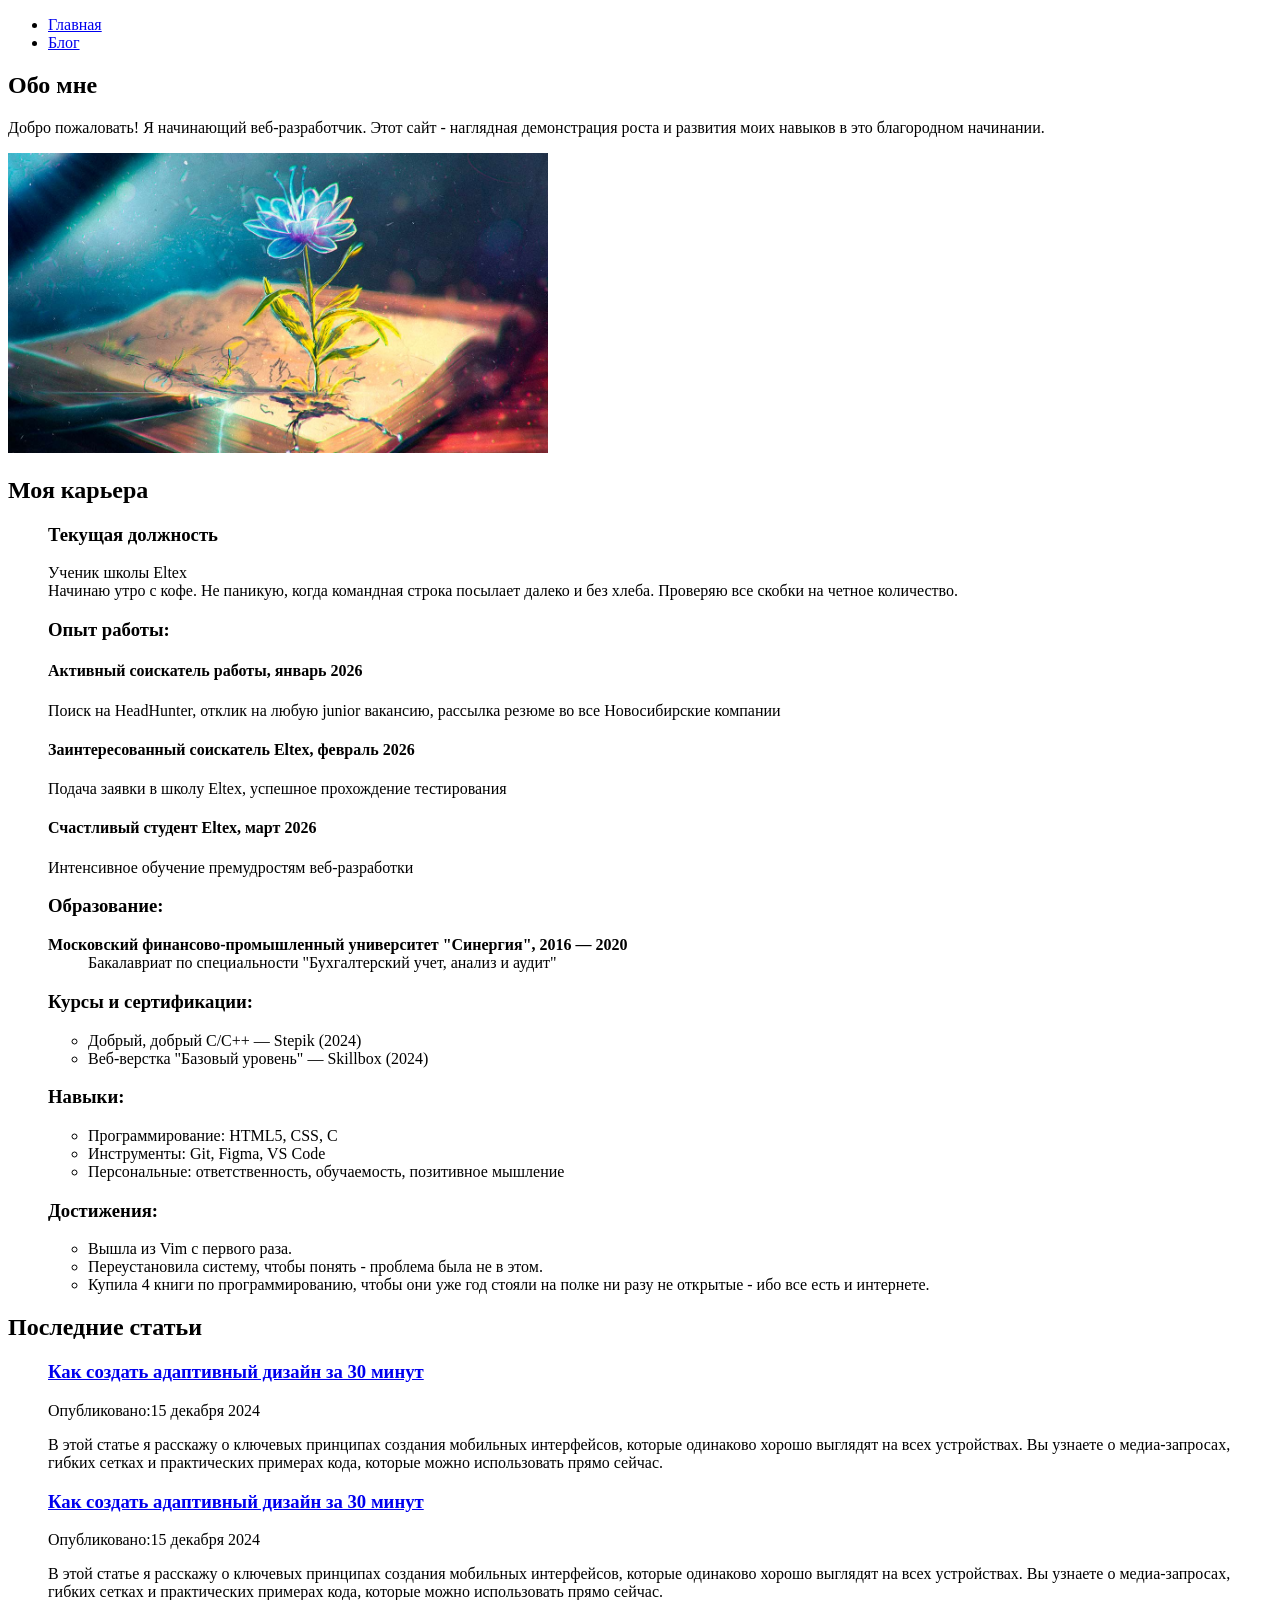
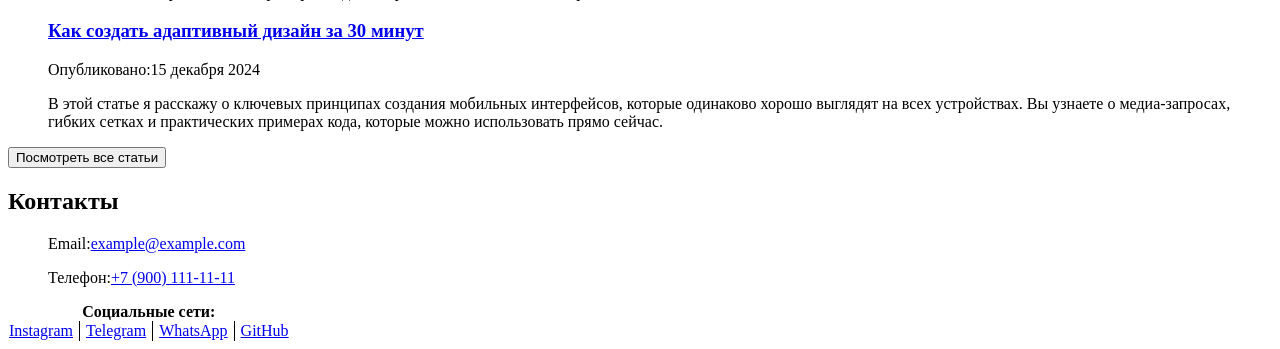
==== index.html @ b0875313 "[lesson2] дз 2" ====
<!DOCTYPE html>
<html lang="ru">
<head>
  <meta charset="UTF-8">
  <meta http-equiv="X-UA-Compatible" content="IE=edge">
  <meta name="viewport" content="width=device-width, initial-scale=1.0">
  <title>Главная страница</title>

</head>

<body>
    <header class="header">
      <div class="container">
        <nav class="header-nav">
          <ul class="header-list">
            <li class="header-list-item">
              <a href="./index.html" class="header-link" target="_blank">Главная</a>
            </li>
            <li class="header-list-item">
              <a href="./blog.html" class="header-link" target="_blank">Блог</a>
            </li>
          </ul>
        </nav>
      </div>
    </header>

    <main>
      <section class="hero">
        <div class="container">
          <h1 class="section-title">Обо мне</h1>
          <p class="hero-description">Добро пожаловать! Я начинающий веб-разработчик. Этот сайт - наглядная демонстрация роста и развития моих навыков в это благородном начинании.</p>
          <img class="hero-image" src="./img/shkola-iskusstv.jpg" alt="preview photo" width="540" height="300">
        </div>
      </section>

      <section class="career">
        <div class="container">
          <h2 class="section-title">Моя карьера</h2>
          <ul class="cereer-list" style="list-style-type: none">
            <li class="career-item">
              <h3 class="info-title">Текущая должность</h3>
              <p class="cereer-info-descr">Ученик школы Eltex
              <br>Начинаю утро с кофе. Не паникую, когда командная строка посылает далеко и без хлеба. Проверяю все скобки на четное количество. </p>
            </li>
            <li class="career-item">
              <h3 class="info-title">Опыт работы:</h3>
              <h4 class="description-title">Активный соискатель работы, январь 2026</h4>
              <p class="cereer-info-descr">Поиск на HeadHunter, отклик на любую junior вакансию, рассылка резюме во все Новосибирские компании</p>
              <h4 class="description-title">Заинтересованный соискатель Eltex, февраль 2026</h4>
              <p class="cereer-info-descr">Подача заявки в школу Eltex, успешное прохождение тестирования</p>
              <h4 class="description-title">Счастливый студент Eltex, март 2026</h4>
              <p class="cereer-info-descr">Интенсивное обучение премудростям веб-разработки</p>
            </li>
            <li class="career-item">
              <h3 class="info-title">Образование:</h3>
              <dl class="list-descrip">
                <dt class="list-descrip-term" style="font-weight: bold">Московский финансово-промышленный университет "Синергия", 2016 — 2020</dt>
                <dd class="list-descrip-specif">Бакалавриат по специальности "Бухгалтерский учет, анализ и аудит"
              </dl>
            </li>
            <li class="career-item">
              <h3 class="info-title">Курсы и сертификации:</h3>
              <ul class="list-descrip">
                <li class="list-descrip-item">Добрый, добрый C/C++ — Stepik (2024)</li>
                <li class="list-descrip-item">Веб-верстка "Базовый уровень" — Skillbox (2024)</li>
              </ul>
            </li>
            <li class="career-item">
              <h3 class="info-title">Навыки:</h3>
              <ul class="list-descrip">
                <li class="list-descrip-item">Программирование: HTML5, CSS, C</li>
                <li class="list-descrip-item">Инструменты: Git, Figma, VS Code</li>
                <li class="list-descrip-item">Персональные: ответственность, обучаемость, позитивное мышление</li>
              </ul>
            </li>
            <li class="career-item">
              <h3 class="info-title">Достижения:</h3>
              <ul class="list-descrip">
                <li class="list-descrip-item">Вышла из Vim с первого раза.</li>
                <li class="list-descrip-item">Переустановила систему, чтобы понять - проблема была не в этом.</li>
                <li class="list-descrip-item">Купила 4 книги по программированию, чтобы они уже год стояли на полке ни разу не открытые - ибо все есть и интернете.</li>
              </ul>
            </li>
          </ul>
        </div>
      </section>

      <section class="articles">
        <div class="container">
          <h2 class="section-title">Последние статьи</h2>
          <ul class="articles-list" style="list-style-type: none">
            <li class="articles-item">
              <article class="article-preview">
                <a href="#" class="article-preview-link">
                  <h3 class="article-title">Как создать адаптивный дизайн за 30 минут</h3>
                </a>
                <div class="article-preview-text">
                  <p class="article-preview-time">Опубликовано:<time datetime="2001-05-15 19:00" class="article-preview-time">15 декабря 2024</time></p>
                  <p class="article-preview-description">В этой статье я расскажу о ключевых принципах создания мобильных интерфейсов, которые одинаково хорошо выглядят на всех устройствах. Вы узнаете о медиа-запросах, гибких сетках и практических примерах кода, которые можно использовать прямо сейчас.</p>
                </div>
              </article>
            </li>
            <li class="articles-item">
              <article class="article-preview">
                <a href="#" class="article-preview-link">
                  <h3 class="article-title">Как создать адаптивный дизайн за 30 минут</h3>
                </a>
                <div class="article-preview-text">
                  <p class="article-preview-time">Опубликовано:<time datetime="2001-05-15 19:00" class="article-preview-time">15 декабря 2024</time></p>
                  <p class="article-preview-description">В этой статье я расскажу о ключевых принципах создания мобильных интерфейсов, которые одинаково хорошо выглядят на всех устройствах. Вы узнаете о медиа-запросах, гибких сетках и практических примерах кода, которые можно использовать прямо сейчас.</p>
                </div>
              </article>
            </li>
            <li class="articles-item">
              <article class="article-preview">
                <a href="#" class="article-preview-link">
                  <h3 class="article-title">Как создать адаптивный дизайн за 30 минут</h3>
                </a>
                <div class="article-preview-text">
                  <p class="article-preview-time">Опубликовано:<time datetime="2001-05-15 19:00" class="article-preview-time">15 декабря 2024</time></p>
                  <p class="article-preview-description">В этой статье я расскажу о ключевых принципах создания мобильных интерфейсов, которые одинаково хорошо выглядят на всех устройствах. Вы узнаете о медиа-запросах, гибких сетках и практических примерах кода, которые можно использовать прямо сейчас.</p>
                </div>
              </article>
            </li>
          </ul>
          <div class="article-btn">
            <button class="button" onclick="openLink()">Посмотреть все статьи</button>
            <script>
              let openLink = () => {
                window.open("./blog.html");
              }
            </script>
          </div>
        </div>
      </section>
    </main>

    <footer>
      <div class="container">
        <div class="contacts">
          <h2 class="section-title">Контакты</h2>
          <ul class="contacts-list" style="list-style-type: none">
            <li class="contact-item">
              <p class="contact-item-descr">Email:<a href="mailto:example@example.com" class="contact-item-link">example@example.com</a></p>
            </li>
            <li class="contact-item">
              <p class="contact-item-descr">Телефон:<a href="tel:+79001111111" class="contact-item-link">+7 (900) 111-11-11</a></p>
            </li>
          </ul>

          <style>
            table {
              border-collapse: collapse; /* Убирает двойные границы */
            }
            td:not(:last-child) {
              border-right: 1px solid black;
              padding-right: 6px;
            }
            td:not(:first-child) {
              padding-left: 6px;
            }
          </style>

          <table>
            <caption><strong>Социальные сети:</strong></caption>
            <tbody>
              <tr>
                <td><a href="#" class="social-link">Instagram</a></td>
                <td><a href="#" class="social-link">Telegram</a></td>
                <td><a href="#" class="social-link">WhatsApp</a></td>
                <td><a href="#" class="social-link">GitHub</a></td>
              </tr>
            </tbody>
          </table>
        </div>
      </div>
    </footer>
</body>
</html>
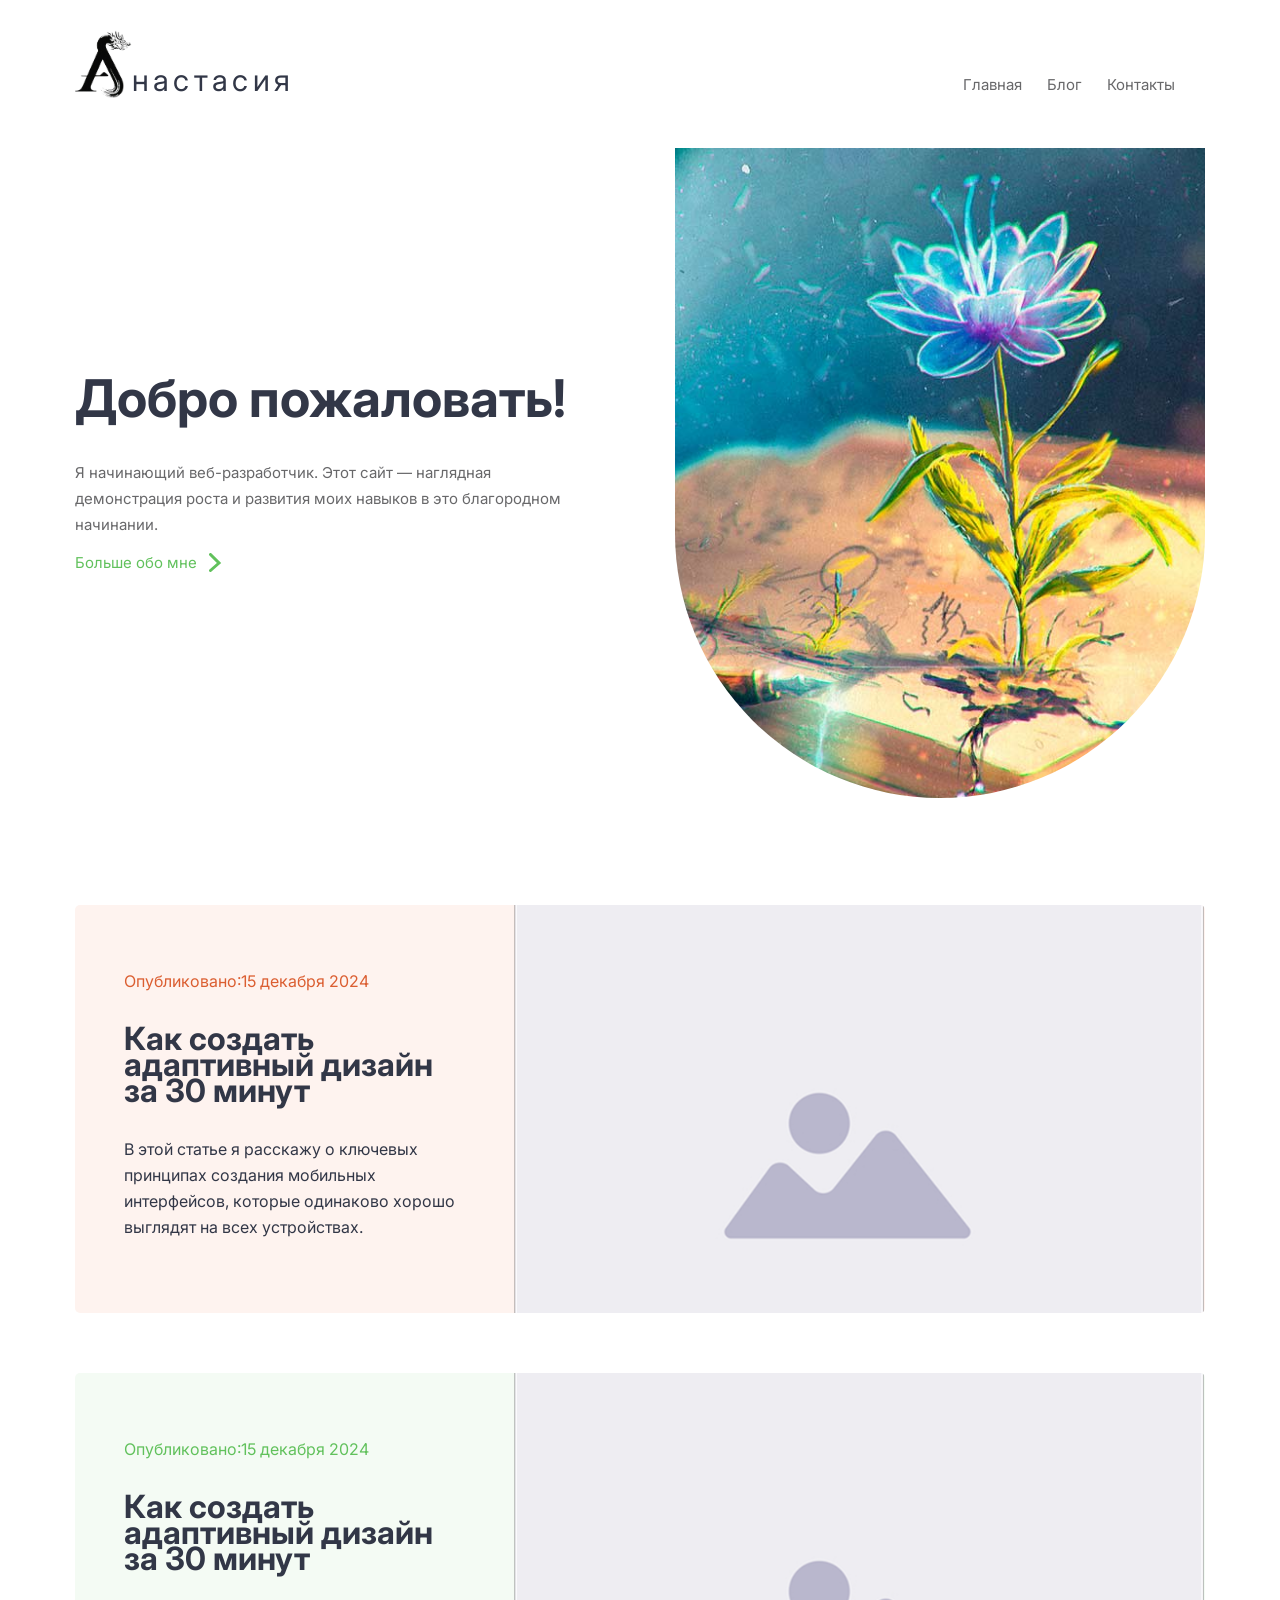
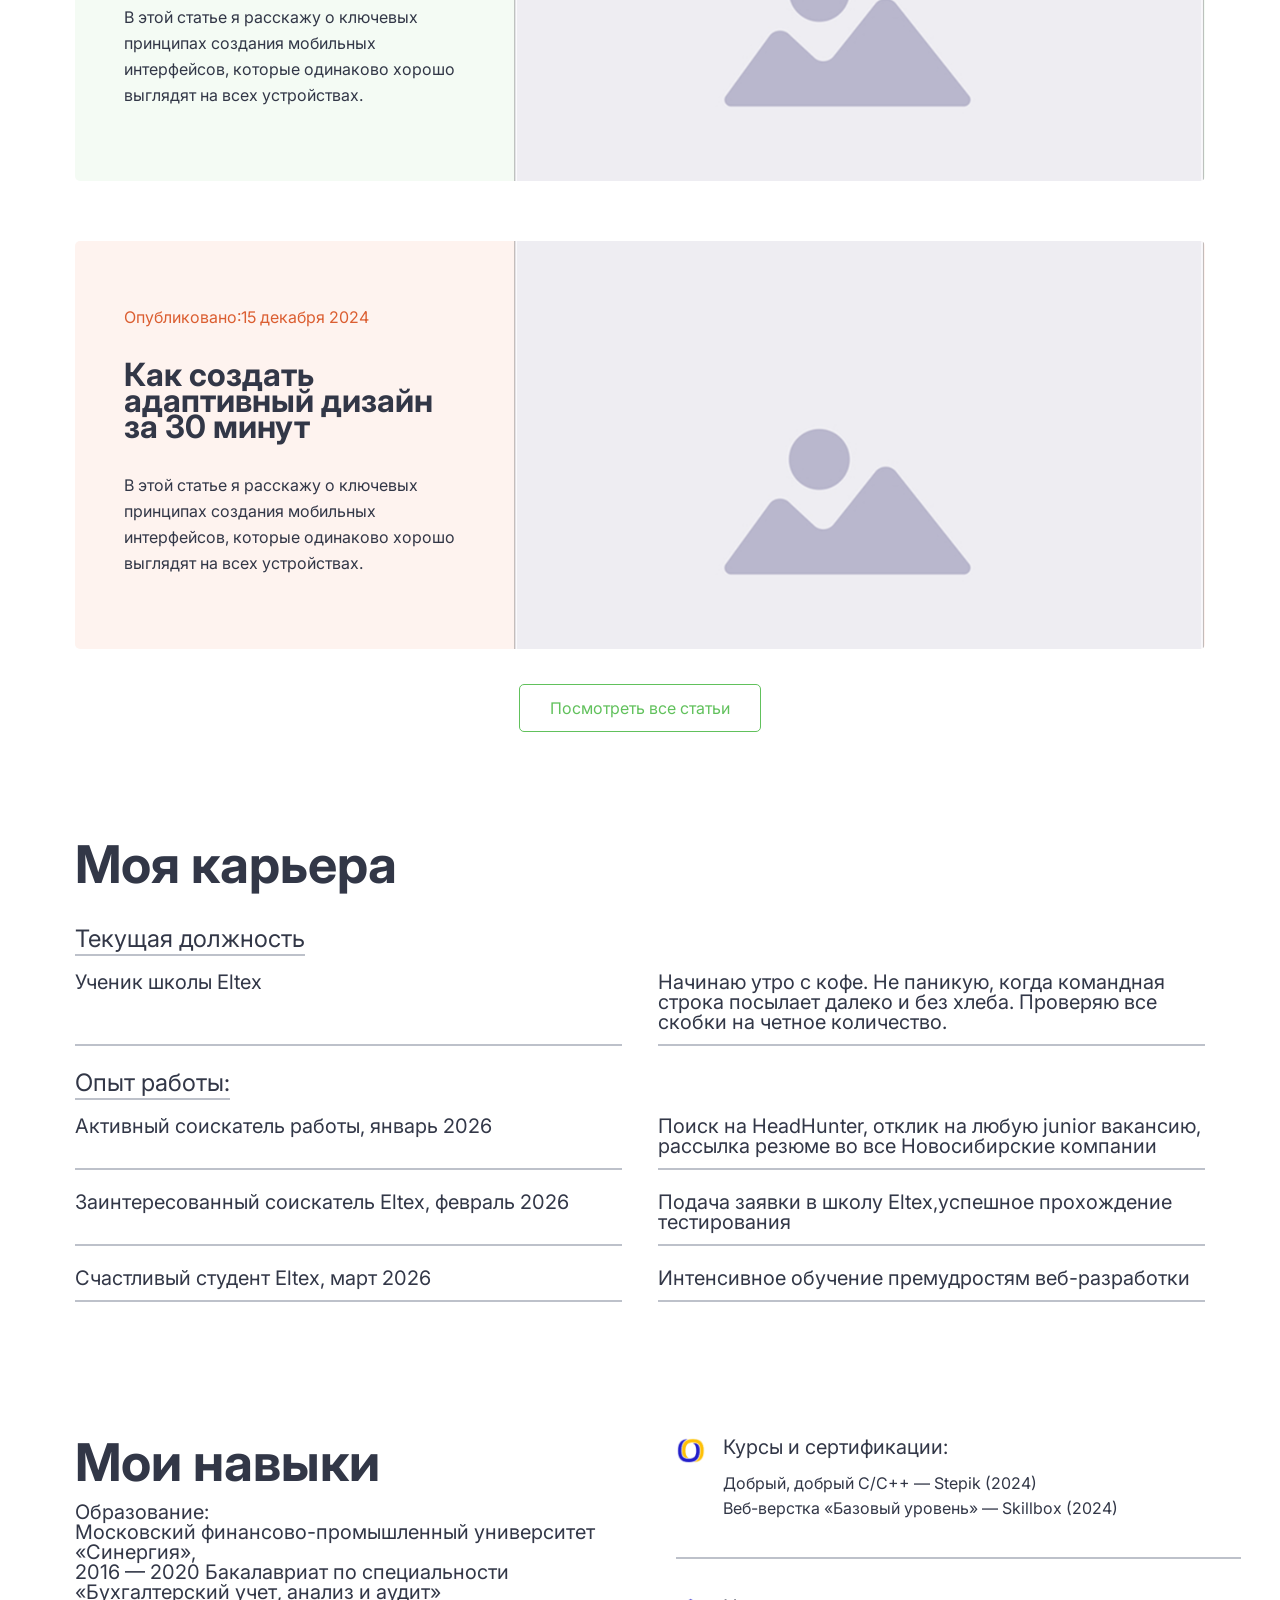
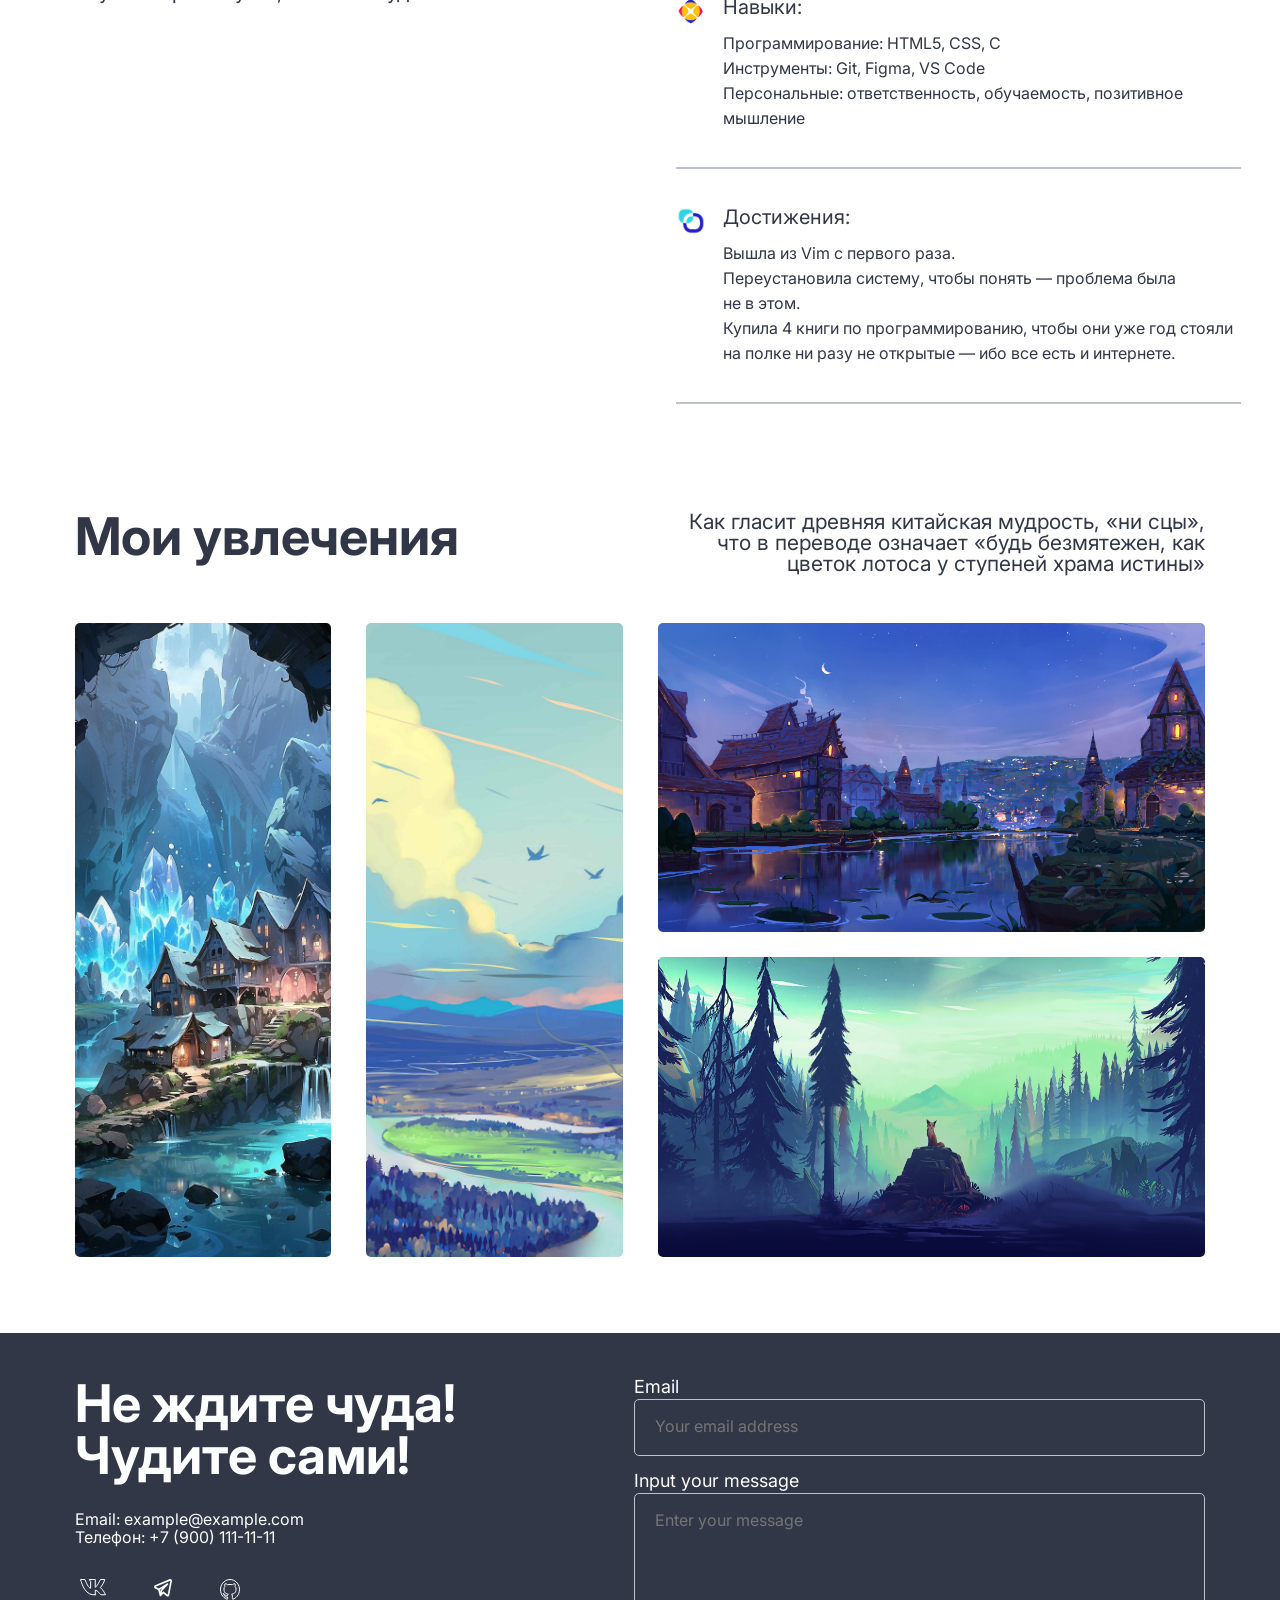
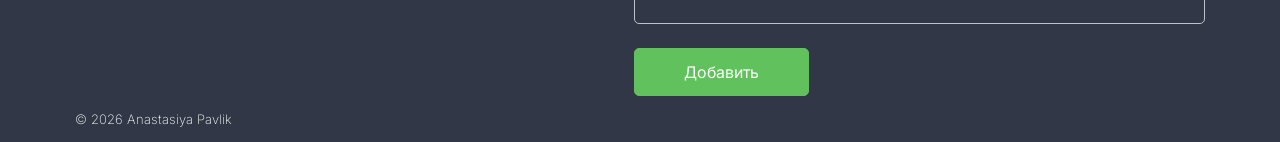
==== commit 96e610b0: "[lesson_3_4] Сделана страница index" ====
--- a/index.html
+++ b/index.html
@@ -1,168 +1,336 @@
-<!DOCTYPE html>
+<!doctype html>
 <html lang="ru">
+
 <head>
-  <meta charset="UTF-8">
-  <meta http-equiv="X-UA-Compatible" content="IE=edge">
-  <meta name="viewport" content="width=device-width, initial-scale=1.0">
-  <title>Главная страница</title>
-
+  <meta charset="UTF-8" />
+  <meta http-equiv="X-UA-Compatible" content="IE=edge" />
+  <meta name="viewport" content="width=device-width, initial-scale=1.0" />
+  <title>Главная</title>
+  <link rel="icon" href="./img/favicon.png" type="image/x-icon" />
+  <link rel="stylesheet" href="./css/normalize.css" />
+  <link rel="stylesheet" href="./css/fonts.css" />
+  <link rel="stylesheet" href="./css/style.css" />
 </head>
 
-<body>
-    <header class="header">
-      <div class="container">
-        <nav class="header-nav">
-          <ul class="header-list">
-            <li class="header-list-item">
-              <a href="./index.html" class="header-link" target="_blank">Главная</a>
-            </li>
-            <li class="header-list-item">
-              <a href="./blog.html" class="header-link" target="_blank">Блог</a>
-            </li>
-          </ul>
-        </nav>
+<body class="page">
+  <header class="header">
+    <div class="header-container">
+      <div class="logo">
+        <img class="logo-img" src="./img/logo-a.png" alt="logo-anime-coffee" />
+        <p class="logo-text">настасия</p>
       </div>
-    </header>
-
-    <main>
+      <nav class="header-nav">
+        <ul class="list-reset header-list">
+          <li class="header-list-item">
+            <a href="./index.html" class="nav-link">Главная</a>
+          </li>
+          <li class="header-list-item">
+            <a href="./blog.html" class="nav-link">Блог</a>
+          </li>
+          <li class="header-list-item">
+            <a href="#footer" class="nav-link">Контакты</a>
+          </li>
+        </ul>
+      </nav>
+    </div>
+  </header>
+
+  <main>
+    <div class="container main-container flex">
       <section class="hero">
-        <div class="container">
-          <h1 class="section-title">Обо мне</h1>
-          <p class="hero-description">Добро пожаловать! Я начинающий веб-разработчик. Этот сайт - наглядная демонстрация роста и развития моих навыков в это благородном начинании.</p>
-          <img class="hero-image" src="./img/shkola-iskusstv.jpg" alt="preview photo" width="540" height="300">
+        <div class="hero-left">
+          <h1 class="section-title">Добро пожаловать!</h1>
+          <p class="section-title visually-hidden">Добро пожаловать!</p>
+          <p class="hero-description">
+            Я&nbsp;начинающий веб-разработчик. Этот сайт&nbsp;&mdash;
+            наглядная демонстрация роста и&nbsp;развития моих навыков
+            в&nbsp;это благородном начинании.
+          </p>
+          <a class="hero-link" href="#">
+            <span class="hero-link-text nav-link">Больше обо мне</span>
+            <svg width="13" height="19" viewBox="0 0 13 19" fill="none" xmlns="http://www.w3.org/2000/svg">
+              <path d="M1.5 1.5L10 10L1.5 17.5" stroke="#61C15C" stroke-width="3" stroke-linecap="round" />
+            </svg>
+          </a>
+        </div>
+        <div class="hero-right">
+          <!-- <img class="hero-image" src="./img/shkola-iskusstv.jpg" alt="preview photo"> -->
         </div>
       </section>
 
       <section class="career">
-        <div class="container">
+        <div class="career-section">
           <h2 class="section-title">Моя карьера</h2>
-          <ul class="cereer-list" style="list-style-type: none">
-            <li class="career-item">
-              <h3 class="info-title">Текущая должность</h3>
-              <p class="cereer-info-descr">Ученик школы Eltex
-              <br>Начинаю утро с кофе. Не паникую, когда командная строка посылает далеко и без хлеба. Проверяю все скобки на четное количество. </p>
-            </li>
-            <li class="career-item">
-              <h3 class="info-title">Опыт работы:</h3>
-              <h4 class="description-title">Активный соискатель работы, январь 2026</h4>
-              <p class="cereer-info-descr">Поиск на HeadHunter, отклик на любую junior вакансию, рассылка резюме во все Новосибирские компании</p>
-              <h4 class="description-title">Заинтересованный соискатель Eltex, февраль 2026</h4>
-              <p class="cereer-info-descr">Подача заявки в школу Eltex, успешное прохождение тестирования</p>
-              <h4 class="description-title">Счастливый студент Eltex, март 2026</h4>
-              <p class="cereer-info-descr">Интенсивное обучение премудростям веб-разработки</p>
-            </li>
-            <li class="career-item">
-              <h3 class="info-title">Образование:</h3>
-              <dl class="list-descrip">
-                <dt class="list-descrip-term" style="font-weight: bold">Московский финансово-промышленный университет "Синергия", 2016 — 2020</dt>
-                <dd class="list-descrip-specif">Бакалавриат по специальности "Бухгалтерский учет, анализ и аудит"
-              </dl>
-            </li>
-            <li class="career-item">
-              <h3 class="info-title">Курсы и сертификации:</h3>
-              <ul class="list-descrip">
-                <li class="list-descrip-item">Добрый, добрый C/C++ — Stepik (2024)</li>
-                <li class="list-descrip-item">Веб-верстка "Базовый уровень" — Skillbox (2024)</li>
-              </ul>
-            </li>
-            <li class="career-item">
-              <h3 class="info-title">Навыки:</h3>
-              <ul class="list-descrip">
-                <li class="list-descrip-item">Программирование: HTML5, CSS, C</li>
-                <li class="list-descrip-item">Инструменты: Git, Figma, VS Code</li>
-                <li class="list-descrip-item">Персональные: ответственность, обучаемость, позитивное мышление</li>
-              </ul>
-            </li>
-            <li class="career-item">
-              <h3 class="info-title">Достижения:</h3>
-              <ul class="list-descrip">
-                <li class="list-descrip-item">Вышла из Vim с первого раза.</li>
-                <li class="list-descrip-item">Переустановила систему, чтобы понять - проблема была не в этом.</li>
-                <li class="list-descrip-item">Купила 4 книги по программированию, чтобы они уже год стояли на полке ни разу не открытые - ибо все есть и интернете.</li>
-              </ul>
-            </li>
-          </ul>
-        </div>
+          <h3 class="info-title">Текущая должность</h3>
+          <div class="career-box">
+            <h4 class="description-title text-decor">Ученик школы Eltex</h4>
+            <p class="cereer-info-descr text-decor">
+              Начинаю утро с&nbsp;кофе. Не&nbsp;паникую, когда командная
+              строка посылает далеко и&nbsp;без хлеба. Проверяю все скобки
+              на&nbsp;четное количество.
+            </p>
+          </div>
+          <h3 class="info-title">Опыт работы:</h3>
+          <div class="career-box">
+            <h4 class="description-title text-decor">
+              Активный соискатель работы, январь 2026
+            </h4>
+            <p class="cereer-info-descr text-decor">
+              Поиск на&nbsp;HeadHunter, отклик на&nbsp;любую junior вакансию,
+              рассылка резюме во&nbsp;все Новосибирские компании
+            </p>
+            <h4 class="description-title text-decor">
+              Заинтересованный соискатель Eltex, февраль 2026
+            </h4>
+            <p class="cereer-info-descr text-decor">
+              Подача заявки в&nbsp;школу Eltex,успешное прохождение
+              тестирования
+            </p>
+            <h4 class="description-title text-decor">
+              Счастливый студент Eltex, март 2026
+            </h4>
+            <p class="cereer-info-descr text-decor">
+              Интенсивное обучение премудростям веб-разработки
+            </p>
+          </div>
+        </div>
+      </section>
+
+      <section class="skills flex">
+        <div class="flex-item skills-wrap">
+          <h2 class="section-title skills-title-main">Мои навыки</h2>
+          <p class="skills-text">
+            Образование:
+            <span class="text-d">Московский финансово-промышленный университет
+              &laquo;Синергия&raquo;,</span><span class="text-d">2016&nbsp;&mdash; 2020</span>
+            <span class="text-d">Бакалавриат по специальности</span>
+            <span class="text-d">&laquo;Бухгалтерский учет, анализ и&nbsp;аудит&raquo;</span>
+          </p>
+        </div>
+        <ul class="flex-item list-reset skills-list flex">
+          <li class="skills-item skills-item1">
+            <article class="flex-wrap flex-wrap-1">
+              <div class="wrap-r">
+                <h3 class="skills-title">Курсы и сертификации:</h3>
+                <ul class="list-descrip list-reset">
+                  <li class="list-descrip-item">
+                    Добрый, добрый C/C++&nbsp;&mdash; Stepik (2024)
+                  </li>
+                  <li class="list-descrip-item">
+                    Веб-верстка &laquo;Базовый уровень&raquo;&nbsp;&mdash;
+                    Skillbox (2024)
+                  </li>
+                </ul>
+              </div>
+            </article>
+          </li>
+          <li class="skills-item skills-item2">
+            <div class="flex-wrap flex-wrap-2">
+              <div class="wrap-r">
+                <h3 class="skills-title">Навыки:</h3>
+                <ul class="list-descrip list-reset">
+                  <li class="list-descrip-item">
+                    Программирование: HTML5, CSS, C
+                  </li>
+                  <li class="list-descrip-item">
+                    Инструменты: Git, Figma, VS&nbsp;Code
+                  </li>
+                  <li class="list-descrip-item">
+                    Персональные: ответственность, обучаемость, позитивное
+                    мышление
+                  </li>
+                </ul>
+              </div>
+            </div>
+          </li>
+          <li class="skills-item skills-item3">
+            <div class="flex-wrap flex-wrap-3">
+              <div class="wrap-r">
+                <h3 class="skills-title">Достижения:</h3>
+                <ul class="list-descrip list-reset">
+                  <li class="list-descrip-item">
+                    Вышла из&nbsp;Vim с&nbsp;первого раза.
+                  </li>
+                  <li class="list-descrip-item">
+                    Переустановила систему, чтобы понять&nbsp;&mdash; проблема
+                    была не&nbsp;в&nbsp;этом.
+                  </li>
+                  <li class="list-descrip-item">
+                    Купила 4&nbsp;книги по&nbsp;программированию, чтобы они
+                    уже год стояли на&nbsp;полке ни&nbsp;разу
+                    не&nbsp;открытые&nbsp;&mdash; ибо все есть
+                    и&nbsp;интернете.
+                  </li>
+                </ul>
+              </div>
+            </div>
+          </li>
+        </ul>
       </section>
 
       <section class="articles">
-        <div class="container">
-          <h2 class="section-title">Последние статьи</h2>
-          <ul class="articles-list" style="list-style-type: none">
+        <div class="article-section flex">
+          <h2 class="section-title visually-hidden">Последние статьи</h2>
+          <ul class="list-reset articles-list flex">
             <li class="articles-item">
-              <article class="article-preview">
-                <a href="#" class="article-preview-link">
-                  <h3 class="article-title">Как создать адаптивный дизайн за 30 минут</h3>
-                </a>
-                <div class="article-preview-text">
-                  <p class="article-preview-time">Опубликовано:<time datetime="2001-05-15 19:00" class="article-preview-time">15 декабря 2024</time></p>
-                  <p class="article-preview-description">В этой статье я расскажу о ключевых принципах создания мобильных интерфейсов, которые одинаково хорошо выглядят на всех устройствах. Вы узнаете о медиа-запросах, гибких сетках и практических примерах кода, которые можно использовать прямо сейчас.</p>
+              <article class="article-preview flex">
+                <div class="article-preview-text flex">
+                  <a href="#" class="article-preview-link">
+                    <h3 class="article-title">
+                      Как создать адаптивный дизайн за&nbsp;30&nbsp;минут
+                    </h3>
+                  </a>
+                  <p class="article-preview-time">
+                    Опубликовано:<time datetime="2024-12-15 19:00">15&nbsp;декабря 2024</time>
+                  </p>
+                  <p class="article-preview-description">
+                    В&nbsp;этой статье я&nbsp;расскажу о&nbsp;ключевых
+                    принципах создания мобильных интерфейсов, которые
+                    одинаково хорошо выглядят на&nbsp;всех устройствах.
+                  </p>
                 </div>
+                <img class="article-img" src="./img/articles.png" alt="article-preview" />
               </article>
             </li>
             <li class="articles-item">
-              <article class="article-preview">
-                <a href="#" class="article-preview-link">
-                  <h3 class="article-title">Как создать адаптивный дизайн за 30 минут</h3>
-                </a>
-                <div class="article-preview-text">
-                  <p class="article-preview-time">Опубликовано:<time datetime="2001-05-15 19:00" class="article-preview-time">15 декабря 2024</time></p>
-                  <p class="article-preview-description">В этой статье я расскажу о ключевых принципах создания мобильных интерфейсов, которые одинаково хорошо выглядят на всех устройствах. Вы узнаете о медиа-запросах, гибких сетках и практических примерах кода, которые можно использовать прямо сейчас.</p>
+              <article class="article-preview flex">
+                <div class="article-preview-text flex">
+                  <a href="#" class="article-preview-link">
+                    <h3 class="article-title">
+                      Как создать адаптивный дизайн за&nbsp;30&nbsp;минут
+                    </h3>
+                  </a>
+                  <p class="article-preview-time">
+                    Опубликовано:<time datetime="2024-12-15 19:00">15&nbsp;декабря 2024</time>
+                  </p>
+                  <p class="article-preview-description">
+                    В&nbsp;этой статье я&nbsp;расскажу о&nbsp;ключевых
+                    принципах создания мобильных интерфейсов, которые
+                    одинаково хорошо выглядят на&nbsp;всех устройствах.
+                  </p>
                 </div>
+                <img class="article-img" src="./img/articles.png" alt="article-preview" />
               </article>
             </li>
             <li class="articles-item">
-              <article class="article-preview">
-                <a href="#" class="article-preview-link">
-                  <h3 class="article-title">Как создать адаптивный дизайн за 30 минут</h3>
-                </a>
-                <div class="article-preview-text">
-                  <p class="article-preview-time">Опубликовано:<time datetime="2001-05-15 19:00" class="article-preview-time">15 декабря 2024</time></p>
-                  <p class="article-preview-description">В этой статье я расскажу о ключевых принципах создания мобильных интерфейсов, которые одинаково хорошо выглядят на всех устройствах. Вы узнаете о медиа-запросах, гибких сетках и практических примерах кода, которые можно использовать прямо сейчас.</p>
+              <article class="article-preview flex">
+                <div class="article-preview-text flex">
+                  <a href="#" class="article-preview-link">
+                    <h3 class="article-title">
+                      Как создать адаптивный дизайн за&nbsp;30&nbsp;минут
+                    </h3>
+                  </a>
+                  <p class="article-preview-time">
+                    Опубликовано:<time datetime="2024-12-15 19:00">15&nbsp;декабря 2024</time>
+                  </p>
+                  <p class="article-preview-description">
+                    В&nbsp;этой статье я&nbsp;расскажу о&nbsp;ключевых
+                    принципах создания мобильных интерфейсов, которые
+                    одинаково хорошо выглядят на&nbsp;всех устройствах.
+                  </p>
                 </div>
+                <img class="article-img" src="./img/articles.png" alt="article-preview" />
               </article>
             </li>
           </ul>
           <div class="article-btn">
-            <button class="button" onclick="openLink()">Посмотреть все статьи</button>
+            <button class="btn-reset button" onclick="openLink()">
+              Посмотреть все статьи
+            </button>
             <script>
               let openLink = () => {
                 window.open("./blog.html");
-              }
+              };
             </script>
           </div>
         </div>
       </section>
-    </main>
-
-    <footer>
-      <div class="container">
-        <div class="contacts">
-          <h2 class="section-title">Контакты</h2>
-          <ul class="contacts-list" style="list-style-type: none">
+
+      <section class="hobby">
+        <h2 class="section-title hobby-title">Мои увлечения</h2>
+        <p class="hobby-description">
+          Как гласит древняя китайская мудрость, &laquo;ни&nbsp;сцы&raquo;,
+          что в&nbsp;переводе означает &laquo;будь безмятежен, как цветок
+          лотоса у&nbsp;ступеней храма истины&raquo;
+        </p>
+
+        <div class="hobby-img grid-frame1 flex">
+          <!-- <img src="./img/hobby1.jpg" alt="hobby1"> -->
+          <article class="hobby-article">
+            <blockquote class="quote">
+              <p class="quote-title">
+                Вернуться к&nbsp;древнейшим истокам, откуда
+              </p>
+              <p class="quote-text">
+                <span class="text-q">Мы&nbsp;жизнь начинали и&nbsp;верили в&nbsp;чудо<br /></span>
+                <span class="text-q">За&nbsp;камнем, сиявшим вечерней звездой,<br /></span>
+                <span class="text-q">вернуться за&nbsp;кладом, готовиться к&nbsp;бою,<br /></span>
+                <span class="text-q">Венуться для мщенья за&nbsp;павших на&nbsp;брани,<br /></span>
+                <span class="text-q">Сражаться, врагов разметая руками...<br /></span>
+                <span class="text-q">Вернуться за&nbsp;солнцем, небесным покоем,<br /></span>
+                <span class="text-q">За&nbsp;старой легендой и&nbsp;новой любовью</span>
+              </p>
+            </blockquote>
+          </article>
+        </div>
+        <div class="hobby-img grid-frame2">
+          <!-- <img src="./img/hobby2.jpg" alt="hobby2"> -->
+        </div>
+        <div class="hobby-img grid-frame3">
+          <img src="./img/hobby3.jpg" alt="hobby3" />
+        </div>
+        <div class="hobby-img grid-frame4">
+          <img src="./img/hobby4.jpg" alt="hobby4" />
+        </div>
+      </section>
+    </div>
+  </main>
+
+  <footer id="footer" class="footer">
+    <div class="container footer-page flex">
+      <div class="footer-container flex">
+        <section class="contacts flex">
+          <h2 class="section-title footer-title">Не&nbsp;ждите чуда! Чудите cами!</h2>
+          <ul class="list-reset contacts-list">
             <li class="contact-item">
-              <p class="contact-item-descr">Email:<a href="mailto:example@example.com" class="contact-item-link">example@example.com</a></p>
+              <p class="contact-item-descr">
+                Email: <a href="mailto:example@example.com" class="contact-item-link">example@example.com</a>
+              </p>
             </li>
             <li class="contact-item">
-              <p class="contact-item-descr">Телефон:<a href="tel:+79001111111" class="contact-item-link">+7 (900) 111-11-11</a></p>
+              <p class="contact-item-descr">
+                Телефон: <a href="tel:+79001111111" class="contact-item-link">+7 (900) 111-11-11</a>
+              </p>
             </li>
           </ul>
-
-          <style>
-            table {
-              border-collapse: collapse; /* Убирает двойные границы */
-            }
-            td:not(:last-child) {
-              border-right: 1px solid black;
-              padding-right: 6px;
-            }
-            td:not(:first-child) {
-              padding-left: 6px;
-            }
-          </style>
-
-          <table>
-            <caption><strong>Социальные сети:</strong></caption>
+          <ul class="list-reset social-list flex">
+            <li><a href="#" class="social-item-link">
+                <svg width="26" height="17" viewBox="0 0 26 17" fill="none" xmlns="http://www.w3.org/2000/svg">
+                  <path
+                    d="M15.2756 15.762V11.264C18.1346 11.7247 19.0385 14.1024 20.859 15.762H25.5C24.3397 13.0245 22.6084 10.5999 20.4359 8.66954C22.1026 6.24442 23.8718 3.96156 24.7372 0.5H20.5192C18.8654 3.14867 17.9936 6.25119 15.2756 8.29697V0.5H9.15385L10.6154 2.41029V9.21824C8.24359 8.92696 6.64103 4.3409 4.90385 0.5H0.5C2.10256 5.68895 5.47436 17.0762 15.2756 15.762Z"
+                    stroke="#FAFBFD" stroke-linecap="round" stroke-linejoin="round" />
+                </svg>
+              </a></li>
+            <li><a href="#" class="social-item-link">
+                <svg width="18" height="18" viewBox="0 0 18 18" fill="none" xmlns="http://www.w3.org/2000/svg">
+                  <path fill-rule="evenodd" clip-rule="evenodd"
+                    d="M17.9654 2.09463C18.2244 0.744938 16.9841 -0.376683 15.7817 0.119877L1.04234 6.20659C-0.300459 6.76111 -0.360291 8.76807 0.946746 9.41279L4.15656 10.9963L5.68351 16.7084C5.76283 17.0051 5.98311 17.2349 6.26258 17.3123C6.54206 17.3896 6.83899 17.3032 7.04314 17.085L9.39524 14.5709L12.6901 17.2122C13.6465 17.9789 15.0241 17.4204 15.2643 16.1687L17.9654 2.09463ZM1.62966 7.83133L16.369 1.74462L13.6679 15.8188L9.8077 12.7243C9.48332 12.4642 9.02939 12.4987 8.74266 12.8052L7.73522 13.882L8.03793 12.1026L13.969 5.76332C14.2577 5.45481 14.2882 4.96561 14.0404 4.61887C13.7926 4.27214 13.3431 4.17488 12.9887 4.39135L4.79761 9.39407L1.62966 7.83133ZM5.79633 10.7902L6.29042 12.6386L6.48011 11.5234C6.50977 11.3491 6.58844 11.1886 6.70563 11.0634L8.51443 9.13019L5.79633 10.7902Z"
+                    fill="#FCFEFC" />
+                </svg>
+              </a></li>
+            <li><a href="#" class="social-item-link">
+                <svg width="20" height="21" viewBox="0 0 20 21" fill="none" xmlns="http://www.w3.org/2000/svg">
+                  <path fill-rule="evenodd" clip-rule="evenodd"
+                    d="M10 0.500001C7.74456 0.498765 5.56237 1.3538 3.84416 2.91199C2.12596 4.47019 0.983956 6.62978 0.622647 9.00406C0.261337 11.3784 0.704318 13.8123 1.87227 15.87C3.04022 17.9277 4.85686 19.4749 6.9969 20.2344C7.47386 20.3286 7.64609 20.0177 7.64609 19.7634C7.64609 19.5091 7.64609 18.8874 7.64609 18.0443C4.9963 18.6566 4.44868 16.6879 4.44868 16.6879C4.27341 16.0649 3.89207 15.5311 3.37551 15.1854C2.51433 14.559 3.44175 14.5684 3.44175 14.5684C3.74257 14.6133 4.02982 14.7308 4.28161 14.912C4.5334 15.0932 4.74309 15.3333 4.89472 15.614C5.74266 17.1636 7.10289 16.7161 7.65934 16.4571C7.70328 15.9426 7.9178 15.4616 8.26438 15.1006C6.15338 14.8463 3.93638 13.9797 3.93638 10.0987C3.92239 9.09193 4.27365 8.11829 4.91681 7.38114C4.6246 6.50815 4.6578 5.54885 5.00955 4.70121C5.00955 4.70121 5.80449 4.42804 7.6196 5.73739C9.17521 5.28523 10.8159 5.28523 12.3716 5.73739C14.1867 4.42804 14.9816 4.70121 14.9816 4.70121C15.3307 5.5495 15.3638 6.50771 15.0744 7.38114C15.7163 8.11876 16.066 9.0925 16.0504 10.0987C16.0504 13.9891 13.8422 14.8416 11.7179 15.0959C11.9459 15.3422 12.1214 15.6379 12.2327 15.963C12.3439 16.2881 12.3883 16.6349 12.3627 16.9799C12.3627 18.3316 12.3627 19.4243 12.3627 19.7587C12.3627 20.0931 12.535 20.3427 13.0163 20.2297C15.1542 19.4672 16.9679 17.9184 18.1331 15.8604C19.2984 13.8024 19.739 11.3695 19.3762 8.99671C19.0135 6.62397 17.871 4.46627 16.1532 2.90958C14.4353 1.35288 12.2542 0.498763 10 0.500001Z"
+                    stroke="#FDFEFF" stroke-linecap="round" stroke-linejoin="round" />
+                </svg>
+              </a></li>
+          </ul>
+
+          <!-- <table>
+            <caption>
+              Социальные сети:
+            </caption>
             <tbody>
               <tr>
                 <td><a href="#" class="social-link">Instagram</a></td>
@@ -171,9 +339,37 @@
                 <td><a href="#" class="social-link">GitHub</a></td>
               </tr>
             </tbody>
-          </table>
-        </div>
+          </table> -->
+        </section>
+
+        <section class="footer-form">
+          <form class="form flex" action="https://jsonplaceholder.typicode.com/posts" method="post">
+            <div class="form-filing flex">
+              <div class="form-wrap">
+                <label for="i-email" class="label">Email</label>
+                <input id="i-email" class="form-input" type="text" name="Email" placeholder="Your email address"
+                  required="">
+              </div>
+              <div class="form-wrap">
+                <label for="i-text" class="label">Input your message</label>
+                <textarea id="i-text" class="form-input textarea" name="message" placeholder="Enter your message"
+                  rows="5" required=""></textarea>
+              </div>
+            </div>
+            <div>
+              <button class="button form-button" type="submit">Добавить</button>
+            </div>
+          </form>
+        </section>
       </div>
-    </footer>
+
+      <p class="footer-copyright">
+        © 2026 Anastasiya Pavlik
+      </p>
+
+    </div>
+
+  </footer>
 </body>
-</html>
+
+</html>
--- a/css/fonts.css
+++ b/css/fonts.css
@@ -0,0 +1,89 @@
+@font-face {
+    font-family: 'Inter';
+    font-style: italic;
+    font-weight: 100 900;
+    font-display: swap;
+    src: url("../css/inter/inter-italic.woff2") format('woff2');
+    unicode-range: U+0460-052F, U+1C80-1C8A, U+20B4, U+2DE0-2DFF, U+A640-A69F, U+FE2E-FE2F;
+}
+
+/* cyrillic */
+@font-face {
+    font-family: 'Inter';
+    font-style: italic;
+    font-weight: 100 900;
+    font-display: swap;
+    src: url("../css/inter/inter-italic-cyrillic.woff2") format('woff2');
+    unicode-range: U+0301, U+0400-045F, U+0490-0491, U+04B0-04B1, U+2116;
+}
+
+/* latin */
+@font-face {
+    font-family: 'Inter';
+    font-style: italic;
+    font-weight: 100 900;
+    font-display: swap;
+    src: url("../css/inter/inter-italic-latin.woff2") format('woff2');
+    unicode-range: U+0000-00FF, U+0131, U+0152-0153, U+02BB-02BC, U+02C6, U+02DA, U+02DC, U+0304, U+0308, U+0329, U+2000-206F, U+20AC, U+2122, U+2191, U+2193, U+2212, U+2215, U+FEFF, U+FFFD;
+}
+
+/* cyrillic */
+@font-face {
+    font-family: 'Inter';
+    font-style: normal;
+    font-weight: 100 900;
+    font-display: swap;
+    src: url("../css/inter/inter-norma-cirillic.woff2") format('woff2');
+    unicode-range: U+0301, U+0400-045F, U+0490-0491, U+04B0-04B1, U+2116;
+}
+
+/* latin */
+@font-face {
+    font-family: 'Inter';
+    font-style: normal;
+    font-weight: 100 900;
+    font-display: swap;
+    src: url("../css/inter/inter-normal-latin.woff2") format('woff2');
+    unicode-range: U+0000-00FF, U+0131, U+0152-0153, U+02BB-02BC, U+02C6, U+02DA, U+02DC, U+0304, U+0308, U+0329, U+2000-206F, U+20AC, U+2122, U+2191, U+2193, U+2212, U+2215, U+FEFF, U+FFFD;
+} 
+
+
+/* @font-face {
+  font-family: "Montserrat";
+  src: local("Montserrat-Regular"),
+    url("../fonts/Montserrat-Regular.woff2") format("woff2"),
+    url("../fonts/Montserrat-Regular.woff") format("woff");
+  font-weight: 400;
+  font-style: normal;
+  font-display: swap;
+}
+
+@font-face {
+  font-family: "Montserrat";
+  src: local("Montserrat-SemiBold"),
+    url("../fonts/Montserrat-SemiBold.woff2") format("woff2"),
+    url("../fonts/Montserrat-SemiBold.woff") format("woff");
+  font-weight: 600;
+  font-style: normal;
+  font-display: swap;
+}
+
+@font-face {
+  font-family: "Montserrat";
+  src: local("Montserrat-Bold"),
+    url("../fonts/Montserrat-Bold.woff2") format("woff2"),
+    url("../fonts/Montserrat-Bold.woff") format("woff");
+  font-weight: 700;
+  font-style: normal;
+  font-display: swap;
+}
+
+@font-face {
+  font-family: "Montserrat";
+  src: local("Montserrat-ExtraBold"),
+    url("../fonts/Montserrat-ExtraBold.woff2") format("woff2"),
+    url("../fonts/Montserrat-ExtraBold.woff") format("woff");
+  font-weight: 800;
+  font-style: normal;
+  font-display: swap;
+} */
--- a/css/style.css
+++ b/css/style.css
@@ -0,0 +1,655 @@
+html {
+  box-sizing: border-box;
+  color: var(--main-color);
+}
+
+*,
+*::before,
+*::after {
+  box-sizing: inherit;
+}
+
+a {
+  text-decoration: none;
+  color: inherit;
+}
+
+img {
+  max-width: 100%;
+}
+
+:root {
+  --main-color: #323747;
+  --text-color: #68686A;
+  --link-color: #61C15C;
+  --orange-color: #DB5E31;
+  --light-color: #FDFEFF;
+  --article-back1: #FEF3EF;
+  --article-back2: #F4FBF4;
+  --line-color: #BDC1CA;
+  --border-radius: 5px;
+  --gap: 36px;
+}
+
+/* класс чтобы скрыть элемент */
+.visually-hidden {
+  position: absolute;
+  width: 1px;
+  height: 1px;
+  margin: -1px;
+  padding: 0;
+  overflow: hidden;
+  border: 0;
+  clip: rect(0 0 0 0);
+}
+
+.flex {
+  display: flex;
+}
+
+.page {
+  /* font-family: "Montserrat", sans-serif; */
+  /* font-family: "Inter", sans-serif; */
+  font-family: "Inter", "Times New Roman", sans-serif;
+  font-weight: 400;
+}
+
+.list-reset {
+  margin: 0;
+  padding: 0;
+  list-style: none;
+}
+
+.btn-reset {
+  padding: 0;
+  border: none;
+  background-color: transparent;
+  cursor: pointer;
+}
+
+.container {
+  max-width: 1440px;
+  padding: 0 75px;
+  margin: 0 auto;
+}
+
+/* header */
+.header {
+  max-width: 1440px;
+  padding: 0 75px;
+  margin: 0 auto 50px;
+  padding-top: 30px;
+}
+
+.header-container {
+  display: flex;
+  align-items: center;
+  justify-content: space-between;
+}
+
+.logo {
+  display: flex;
+  max-width: 5%;
+  height: auto;
+
+}
+
+.logo-img {
+  min-width: 5%; /*почему не работает ? */
+  flex-shrink: 0; /*почему не работает ? */
+}
+
+.logo-text {
+  font-size: 30px;
+  font-weight: 400;
+  align-self: flex-end;
+  letter-spacing: 0.2cap;
+}
+
+.header-nav {
+  margin-right: 30px;
+  align-self: last baseline;
+}
+
+.nav-link {
+  display:inline-block;
+  transition: all 0.3s linear;
+}
+
+.nav-link:hover {
+  color: var(--link-color);
+  font-weight: 700;
+  transition: all 0.4s linear;
+}
+
+.nav-link:active {
+  color: var(--link-color);
+  font-weight: 700;
+}
+
+.header-list {
+  padding-bottom: 4px;
+  display: flex;
+  gap: 25px;
+  font-size: 15px;
+  color: var(--text-color);
+}
+
+/* main */
+/* hero - обо мне */
+.main-container {
+  flex-direction: column;
+  gap: 107px;
+  margin-bottom: 76px;
+}
+
+.hero {
+  display: flex;
+  gap: 100px;
+  justify-content: space-between;
+}
+
+.hero-left {
+  align-content: center;
+  max-width: 500px;
+}
+
+.section-title {
+  margin: 0 0 35px;
+  font-size: 52px;
+  line-height: 100%;
+  letter-spacing: 0%;
+}
+
+.hero-description {
+  margin-bottom: 14px;
+  font-weight: 400;
+  font-size: 15px;
+  line-height: 26px;
+  letter-spacing: -1%;
+  color: var(--text-color);
+}
+
+.hero-link {
+  display: flex;
+  align-items: center;
+  gap: 12px;
+  color: var(--link-color);
+}
+
+.hero-link-text {
+  font-weight: 400;
+  font-size: 15px;
+  line-height: 21px;
+  letter-spacing: 1%;
+}
+
+.hero-right {
+  max-width: 540px;
+  min-height: 650px;
+  flex-grow: 1;
+  background-image: url(../img/shkola-iskusstv.jpg);
+  background-size: cover;
+  background-position: center;
+  border-bottom-right-radius: 273px;
+  border-bottom-left-radius: 273px;
+}
+
+/* articles */
+.articles {
+  order: 0;
+}
+
+.article-section {
+  flex-direction: column;
+  align-items: center;
+  gap: 35px;
+}
+
+.articles-list {
+  flex-direction: column;
+  gap: 60px;
+}
+
+.articles-item {
+  border-radius: var(--border-radius);
+}
+
+.articles-item:nth-child(2n+1) {
+  background-color: var(--article-back1);
+  color: var(--orange-color);
+}
+
+.articles-item:nth-child(2n) {
+  background-color: var(--article-back2);
+  color: var(--link-color);
+}
+
+.article-preview {
+  /* border-radius: var(--border-radius); */
+  width: 100%;
+}
+
+.article-preview-text {
+  padding: 63px 49px;
+  flex-direction: column;
+  flex-shrink: 1;
+  min-width: 340px;
+}
+
+
+.article-preview-time {
+  order: -1;
+  color: inherit;
+  font-weight: 400;
+  font-size: 16px;
+  line-height: 26px;
+  letter-spacing: -1%;
+}
+
+.article-title {
+  font-weight: 700;
+  font-size: 32px;
+  line-height: 26px;
+  letter-spacing: -1%;
+  color: var(--main-color);
+}
+
+.article-preview-description {
+  font-weight: 400;
+  font-size: 16px;
+  line-height: 26px;
+  letter-spacing: -1%;
+  color: var(--main-color);
+}
+
+.article-img {
+  /* border-top-left-radius: var(--border-radius); */
+  border-top-right-radius: var(--border-radius);
+  border-bottom-right-radius: var(--border-radius);
+  /* border-bottom-left-radius: var(--border-radius); */
+  outline: none;
+}
+
+.button {
+  display: inline-block;
+  padding: 14px 30px;
+  border: 1px solid var(--link-color);
+  border-radius: var(--border-radius);
+  color: var(--link-color);
+  cursor: pointer;
+}
+
+.button:hover { /*как избежать увеличения размеров
+  div class="article-btn" и сдвигание
+  flex элемента section class="career" вниз
+  если мы применяем увеличение border*/
+  font-weight: 700;
+  /* padding: 13px 25px; */
+  /* border: 2px solid var(--link-color); */
+  outline: 3px solid var(--link-color);
+  background-color: var(--article-back2);
+  transition: 0.4s ease-in-out;
+}
+
+/* career */
+.career {
+  order: 2
+}
+
+.career-box {
+  padding-bottom: 14px;
+  display: flex;
+  flex-wrap: wrap;
+  /*align-items: flex-start;*/
+  align-items: stretch;
+  --offsets: 1;
+  row-gap: var(--gap);
+  column-gap: var(--gap);
+}
+
+.career-box:not(:last-child) {
+  margin-bottom: 24px;
+}
+
+.info-title {
+  margin-bottom: 20px;
+  font-weight: 400;
+  font-size: 24px;
+  line-height: 26px;
+  letter-spacing: -1%;
+  text-decoration: underline;
+  text-underline-offset: 7px;
+  text-decoration-color: var(--line-color);
+}
+
+.description-title {
+  margin: 0;
+  /* align-self: center; */
+}
+
+.text-decor {
+  position: relative;
+  text-decoration: none;
+  display: inline-block;
+  max-width: 50%;
+  width: calc((100% - (var(--offsets) * var(--gap))) / (var(--offsets) + 1));
+  font-weight: 400;
+  font-size: 20px;
+  line-height: 100%;
+  letter-spacing: 2%;
+}
+
+.text-decor::after {
+  content: '';
+  position: absolute;
+  left: 0;
+  bottom: 0;
+  width: 100%;
+  height: 2px;
+  background-color: var(--line-color);
+  translate: 0 14px;
+}
+
+/* skills */
+.skills {
+  order: 3;
+  gap: var(--gap);
+}
+
+.flex-item {
+  min-width: 50%;
+}
+
+.skills-title-main {
+  margin: 0;
+  padding: 28px 0 13px;
+}
+
+.skills-text {
+  font-weight: 400;
+  font-size: 20px;
+  line-height: 100%;
+  letter-spacing: -2%;
+}
+
+.text-d {
+  display: inline-block;
+}
+
+.flex-wrap {
+  display: flex;
+  align-items: start;
+  gap: 17px;
+}
+
+.flex-wrap::before {
+  content: "";
+  display: block;
+  flex-shrink: 0;
+  width: 30px;
+  height: 30px;
+  background-repeat: no-repeat;
+  background-size: contain;
+  /* outline: 1px red solid; */
+}
+
+.flex-wrap-1::before {
+  background-image: url(../img/skills_1.png);
+}
+
+.flex-wrap-2::before {
+  background-image: url(../img/skills_2.png);
+}
+
+.flex-wrap-3::before {
+  background-image: url(../img/skills_3.png);
+}
+
+.skills-list {
+  flex-direction: column;
+}
+
+.skills-item {
+  position: relative;
+  text-decoration: none;
+  display: inline-block;
+  padding: 38px 0;
+}
+
+.skills-item:first-of-type {
+  padding-top: 28px;
+}
+
+.skills-item::after {
+  content: '';
+  position: absolute;
+  left: 0;
+  bottom: 0;
+  width: 100%;
+  height: 2px;
+  background-color: var(--line-color);
+  /* translate: 0 14px; */
+}
+
+.skills-title {
+  margin: 0 0 14px;
+  font-weight: 400;
+  font-size: 20px;
+  line-height: 100%;
+  letter-spacing: 2%;
+
+}
+
+.list-descrip-item {
+  font-weight: 400;
+  font-size: 16px;
+  line-height: 25px;
+  letter-spacing: 0%;
+}
+
+/* hobby */
+.hobby {
+  order: 4;
+  display: grid;
+  grid-template-columns: repeat(4, 1fr);
+  grid-template-rows: repeat(auto-fit 3, 1fr);
+  grid-gap: 25px 35px;
+}
+
+.hobby-title {
+  grid-column: 1 / 3;
+}
+
+.hobby-description {
+  margin: 0;
+  grid-column: 3 / 5;
+  font-weight: 400;
+  font-size: 21px;
+  line-height: 100%;
+  letter-spacing: -3%;
+  text-align: right;
+}
+
+.grid-frame1 {
+  background-image: url(../img/hobby1.jpg);
+}
+
+.grid-frame2 {
+  background-image: url(../img/hobby2.jpg);
+}
+
+.grid-frame1, .grid-frame2{
+  grid-row: 2 / 4;
+  background-repeat: no-repeat;
+  background-position: center;
+  border-radius: var(--border-radius);
+  background-size: cover;
+}
+
+.grid-frame3, .grid-frame4{
+  grid-column: 3 / 5;
+  border-radius: var(--border-radius);
+}
+
+.hobby-img img{
+  border-radius: var(--border-radius);
+  width: 100%;
+  height: 100%;
+  object-fit: cover;
+}
+
+.hobby-article {
+  opacity: 0;
+  background-color: rgba(50, 55, 71, 0.75);
+  flex: 1;
+  transition: 0.5s ease-in-out;
+}
+
+.hobby-article:hover {
+  opacity: 1;
+  transition: 0.6s ease-in-out;
+}
+
+.quote {
+  margin: 0;
+  padding: 24px 10px;
+  color: var(--light-color);
+}
+
+.quote-title {
+  margin-bottom: 10px;
+  font-weight: 700;
+  font-size: 20px;
+  line-height: 100%;
+  letter-spacing: -2%;
+}
+
+.text-q {
+  display: inline-block;
+  font-weight: 400;
+  font-size: 16px;
+  line-height: 100%;
+  letter-spacing: -2%;
+}
+
+.text-q:nth-child(2n+1) {
+  padding-bottom: 10px;
+}
+
+/* footer */
+.footer {
+  background-color: var(--main-color);
+  color: var(--light-color);
+  padding-top: 45px;
+  padding-bottom: 16px;
+}
+
+.footer-page {
+  flex-direction: column;
+  justify-content: space-between;
+}
+
+.footer-container {
+  gap: 107px;
+}
+
+.contacts {
+  max-width: 40%;
+  flex-direction: column;
+  gap: 28px;
+}
+
+.footer-title {
+  margin-bottom: 0;
+}
+
+.contacts-list {
+  font-weight: 400;
+  font-size: 16px;
+  /* line-height: 100%; */
+  letter-spacing: 0%;
+}
+
+/* .contact-item-link {
+  transition: 1s linear;
+} */
+
+.contact-item-link:hover{
+  text-decoration: underline;
+  /* transition: 1s linear; */
+}
+
+.social-list {
+  gap: 28px;
+  gap: 38px;
+}
+
+.social-item-link{
+  display: block;
+  padding: 5px;
+}
+
+.social-item-link:hover{
+  outline: 1px solid var(--light-color);
+}
+
+.footer-copyright {
+  padding-top: 17px;
+  font-weight: 200;
+  font-size: 13px;
+  line-height: 100%;
+  letter-spacing: 4%;
+}
+
+.footer-form {
+  flex-grow: 2;
+}
+
+.form {
+  flex-direction: column;
+  gap: 24px;
+}
+
+.form-filing {
+  flex-direction: column;
+  gap: 16px;
+}
+
+.form-wrap {
+  display: flex;
+  flex-direction: column;
+  gap: 3px;
+}
+
+.label {
+  font-weight: 400;
+  font-size: 18px;
+  line-height: 100%;
+  letter-spacing: 0%;
+}
+
+.form-input {
+  padding: 17px 20px 20px;
+  background-color: var(--main-color);
+  outline: none;
+  border: 1px solid var(--line-color);
+  border-radius: var(--border-radius);
+  color: var(--line-color);
+}
+
+.textarea {
+  resize: none;
+  scrollbar-color: var(--main-color) var(--line-color); /* цвет ползунка, цвет фона */
+}
+
+.form-button {
+  width: 175px;
+  background-color: var(--link-color);
+  color: var(--light-color);
+}
+
+.form-button:hover {
+  background-color: var(--link-color);
+  outline: 3px solid var(--light-color);
+}
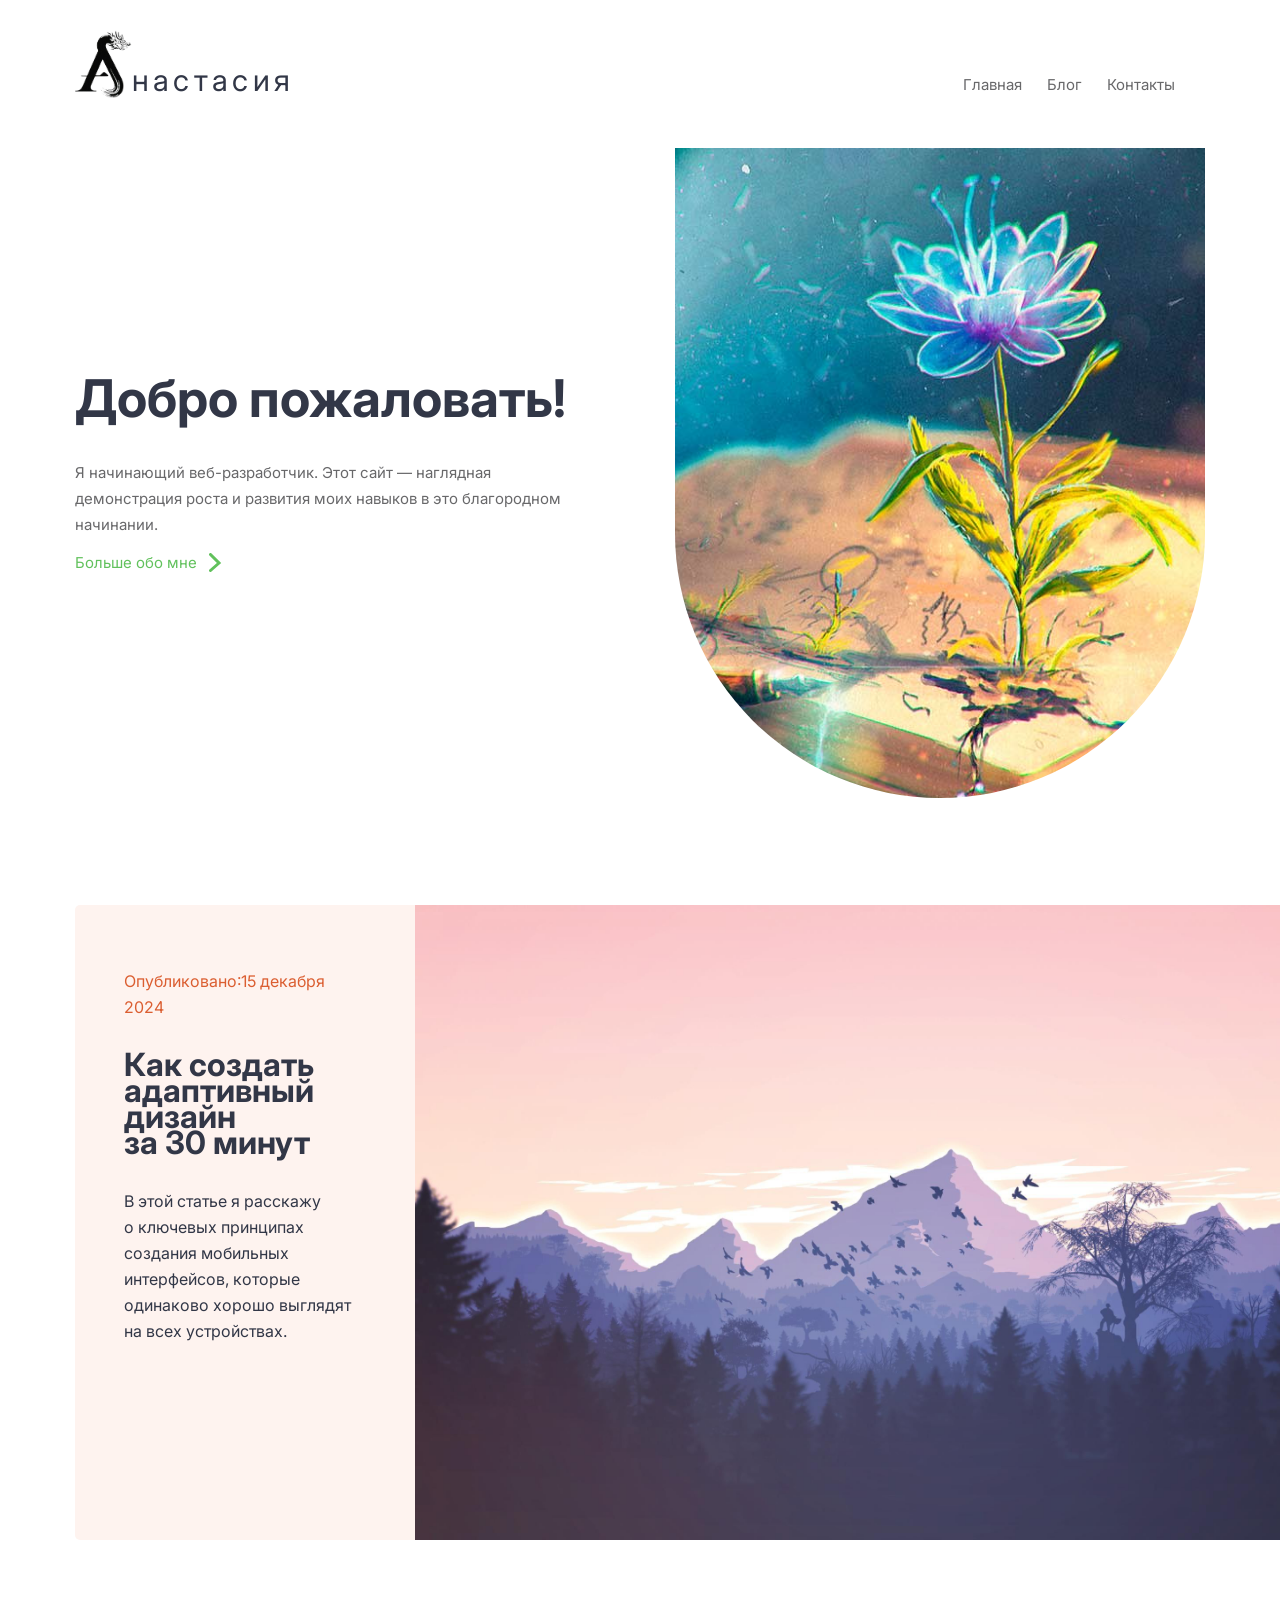
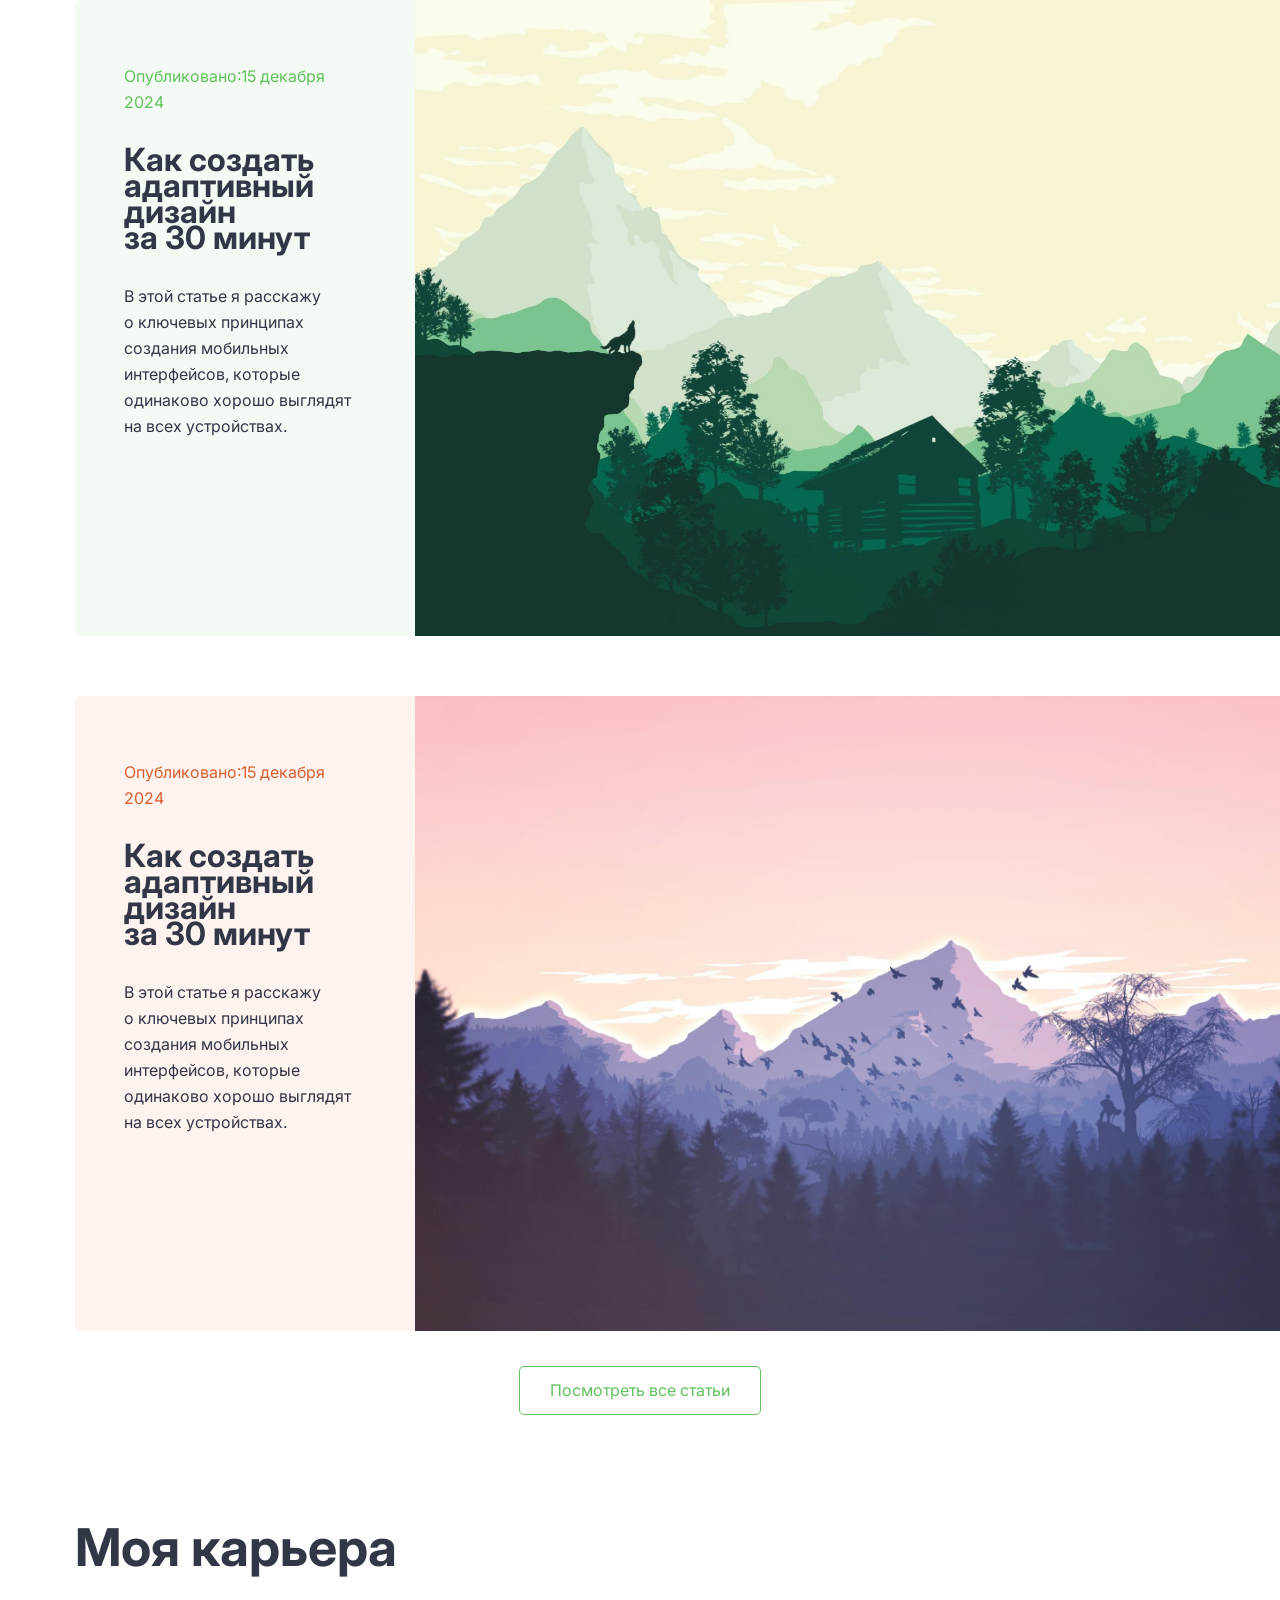
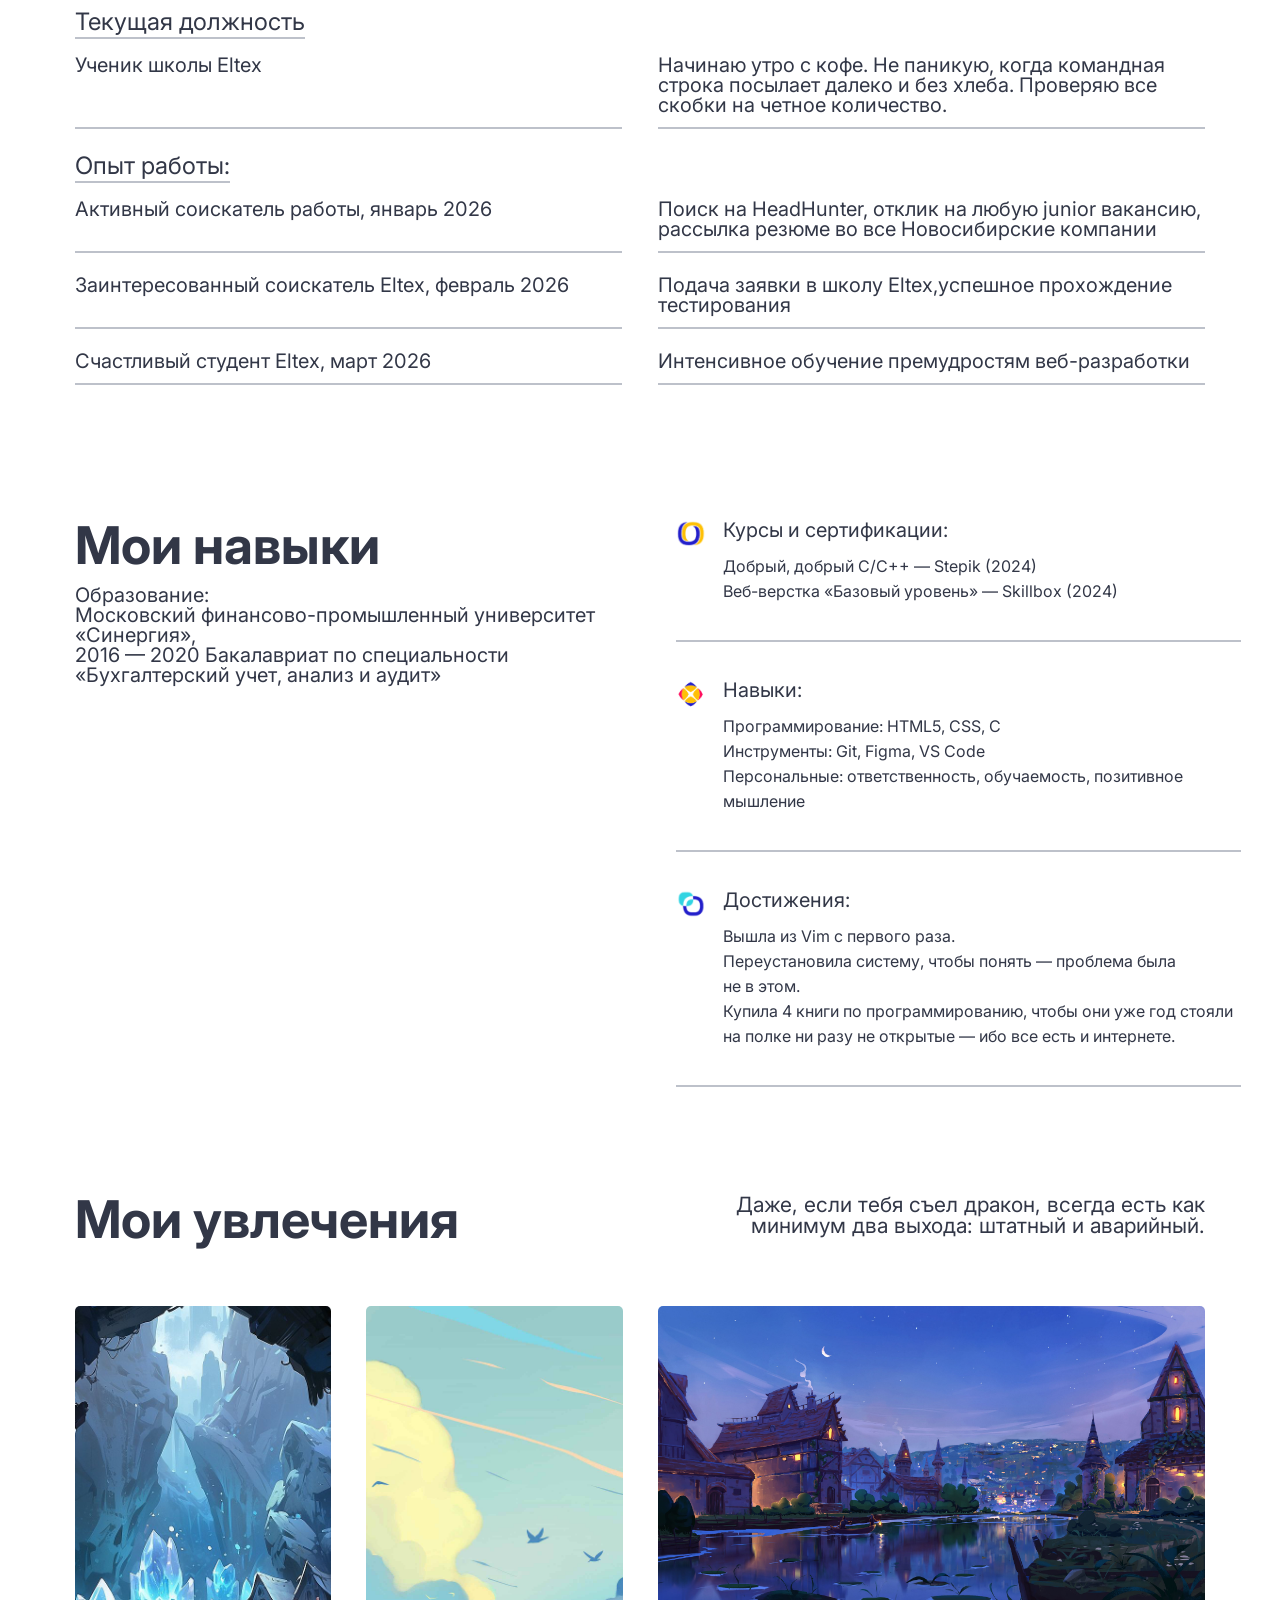
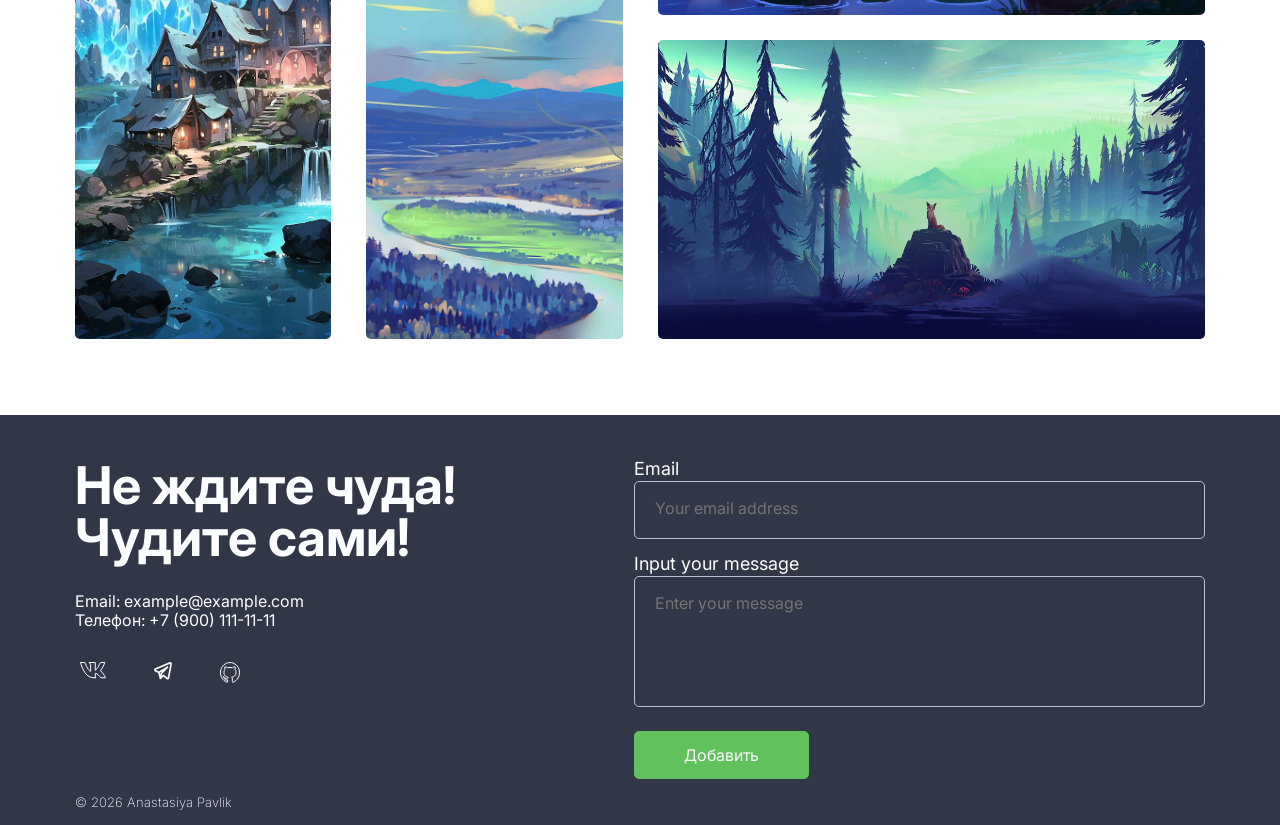
==== commit 66e159d1: "[lesson_3_4] небольшие изменения в index, стилизована страница blog" ====
--- a/index.html
+++ b/index.html
@@ -10,6 +10,7 @@
   <link rel="stylesheet" href="./css/normalize.css" />
   <link rel="stylesheet" href="./css/fonts.css" />
   <link rel="stylesheet" href="./css/style.css" />
+  <link rel="stylesheet" href="css/main.css">
 </head>
 
 <body class="page">
@@ -38,7 +39,7 @@
   <main>
     <div class="container main-container flex">
       <section class="hero">
-        <div class="hero-left">
+        <div class="hero-wrap hero-left">
           <h1 class="section-title">Добро пожаловать!</h1>
           <p class="section-title visually-hidden">Добро пожаловать!</p>
           <p class="hero-description">
@@ -53,7 +54,7 @@
             </svg>
           </a>
         </div>
-        <div class="hero-right">
+        <div class="hero-wrap hero-right">
           <!-- <img class="hero-image" src="./img/shkola-iskusstv.jpg" alt="preview photo"> -->
         </div>
       </section>
@@ -189,7 +190,7 @@
                     одинаково хорошо выглядят на&nbsp;всех устройствах.
                   </p>
                 </div>
-                <img class="article-img" src="./img/articles.png" alt="article-preview" />
+                <img class="article-img" src="./img/article.jpg" alt="article-preview" />
               </article>
             </li>
             <li class="articles-item">
@@ -209,7 +210,7 @@
                     одинаково хорошо выглядят на&nbsp;всех устройствах.
                   </p>
                 </div>
-                <img class="article-img" src="./img/articles.png" alt="article-preview" />
+                <img class="article-img" src="./img/article2.jpg" alt="article-preview" />
               </article>
             </li>
             <li class="articles-item">
@@ -229,7 +230,7 @@
                     одинаково хорошо выглядят на&nbsp;всех устройствах.
                   </p>
                 </div>
-                <img class="article-img" src="./img/articles.png" alt="article-preview" />
+                <img class="article-img" src="./img/article.jpg" alt="article-preview" />
               </article>
             </li>
           </ul>
@@ -249,9 +250,7 @@
       <section class="hobby">
         <h2 class="section-title hobby-title">Мои увлечения</h2>
         <p class="hobby-description">
-          Как гласит древняя китайская мудрость, &laquo;ни&nbsp;сцы&raquo;,
-          что в&nbsp;переводе означает &laquo;будь безмятежен, как цветок
-          лотоса у&nbsp;ступеней храма истины&raquo;
+          Даже, если тебя съел дракон, всегда есть как минимум два выхода: штатный и&nbsp;аварийный.
         </p>
 
         <div class="hobby-img grid-frame1 flex">
--- a/css/style.css
+++ b/css/style.css
@@ -136,22 +136,19 @@
 }
 
 /* main */
-/* hero - обо мне */
 .main-container {
   flex-direction: column;
   gap: 107px;
   margin-bottom: 76px;
 }
 
+/* hero - обо мне */
 .hero {
-  display: flex;
-  gap: 100px;
-  justify-content: space-between;
-}
-
-.hero-left {
-  align-content: center;
-  max-width: 500px;
+  --offsets: 1;
+}
+
+.hero-wrap {
+  width: calc((100% - (var(--gap) * var(--offsets))) / (var(--offsets) + 1));
 }
 
 .section-title {
@@ -170,106 +167,7 @@
   color: var(--text-color);
 }
 
-.hero-link {
-  display: flex;
-  align-items: center;
-  gap: 12px;
-  color: var(--link-color);
-}
-
-.hero-link-text {
-  font-weight: 400;
-  font-size: 15px;
-  line-height: 21px;
-  letter-spacing: 1%;
-}
-
-.hero-right {
-  max-width: 540px;
-  min-height: 650px;
-  flex-grow: 1;
-  background-image: url(../img/shkola-iskusstv.jpg);
-  background-size: cover;
-  background-position: center;
-  border-bottom-right-radius: 273px;
-  border-bottom-left-radius: 273px;
-}
-
 /* articles */
-.articles {
-  order: 0;
-}
-
-.article-section {
-  flex-direction: column;
-  align-items: center;
-  gap: 35px;
-}
-
-.articles-list {
-  flex-direction: column;
-  gap: 60px;
-}
-
-.articles-item {
-  border-radius: var(--border-radius);
-}
-
-.articles-item:nth-child(2n+1) {
-  background-color: var(--article-back1);
-  color: var(--orange-color);
-}
-
-.articles-item:nth-child(2n) {
-  background-color: var(--article-back2);
-  color: var(--link-color);
-}
-
-.article-preview {
-  /* border-radius: var(--border-radius); */
-  width: 100%;
-}
-
-.article-preview-text {
-  padding: 63px 49px;
-  flex-direction: column;
-  flex-shrink: 1;
-  min-width: 340px;
-}
-
-
-.article-preview-time {
-  order: -1;
-  color: inherit;
-  font-weight: 400;
-  font-size: 16px;
-  line-height: 26px;
-  letter-spacing: -1%;
-}
-
-.article-title {
-  font-weight: 700;
-  font-size: 32px;
-  line-height: 26px;
-  letter-spacing: -1%;
-  color: var(--main-color);
-}
-
-.article-preview-description {
-  font-weight: 400;
-  font-size: 16px;
-  line-height: 26px;
-  letter-spacing: -1%;
-  color: var(--main-color);
-}
-
-.article-img {
-  /* border-top-left-radius: var(--border-radius); */
-  border-top-right-radius: var(--border-radius);
-  border-bottom-right-radius: var(--border-radius);
-  /* border-bottom-left-radius: var(--border-radius); */
-  outline: none;
-}
 
 .button {
   display: inline-block;
@@ -292,251 +190,6 @@
   transition: 0.4s ease-in-out;
 }
 
-/* career */
-.career {
-  order: 2
-}
-
-.career-box {
-  padding-bottom: 14px;
-  display: flex;
-  flex-wrap: wrap;
-  /*align-items: flex-start;*/
-  align-items: stretch;
-  --offsets: 1;
-  row-gap: var(--gap);
-  column-gap: var(--gap);
-}
-
-.career-box:not(:last-child) {
-  margin-bottom: 24px;
-}
-
-.info-title {
-  margin-bottom: 20px;
-  font-weight: 400;
-  font-size: 24px;
-  line-height: 26px;
-  letter-spacing: -1%;
-  text-decoration: underline;
-  text-underline-offset: 7px;
-  text-decoration-color: var(--line-color);
-}
-
-.description-title {
-  margin: 0;
-  /* align-self: center; */
-}
-
-.text-decor {
-  position: relative;
-  text-decoration: none;
-  display: inline-block;
-  max-width: 50%;
-  width: calc((100% - (var(--offsets) * var(--gap))) / (var(--offsets) + 1));
-  font-weight: 400;
-  font-size: 20px;
-  line-height: 100%;
-  letter-spacing: 2%;
-}
-
-.text-decor::after {
-  content: '';
-  position: absolute;
-  left: 0;
-  bottom: 0;
-  width: 100%;
-  height: 2px;
-  background-color: var(--line-color);
-  translate: 0 14px;
-}
-
-/* skills */
-.skills {
-  order: 3;
-  gap: var(--gap);
-}
-
-.flex-item {
-  min-width: 50%;
-}
-
-.skills-title-main {
-  margin: 0;
-  padding: 28px 0 13px;
-}
-
-.skills-text {
-  font-weight: 400;
-  font-size: 20px;
-  line-height: 100%;
-  letter-spacing: -2%;
-}
-
-.text-d {
-  display: inline-block;
-}
-
-.flex-wrap {
-  display: flex;
-  align-items: start;
-  gap: 17px;
-}
-
-.flex-wrap::before {
-  content: "";
-  display: block;
-  flex-shrink: 0;
-  width: 30px;
-  height: 30px;
-  background-repeat: no-repeat;
-  background-size: contain;
-  /* outline: 1px red solid; */
-}
-
-.flex-wrap-1::before {
-  background-image: url(../img/skills_1.png);
-}
-
-.flex-wrap-2::before {
-  background-image: url(../img/skills_2.png);
-}
-
-.flex-wrap-3::before {
-  background-image: url(../img/skills_3.png);
-}
-
-.skills-list {
-  flex-direction: column;
-}
-
-.skills-item {
-  position: relative;
-  text-decoration: none;
-  display: inline-block;
-  padding: 38px 0;
-}
-
-.skills-item:first-of-type {
-  padding-top: 28px;
-}
-
-.skills-item::after {
-  content: '';
-  position: absolute;
-  left: 0;
-  bottom: 0;
-  width: 100%;
-  height: 2px;
-  background-color: var(--line-color);
-  /* translate: 0 14px; */
-}
-
-.skills-title {
-  margin: 0 0 14px;
-  font-weight: 400;
-  font-size: 20px;
-  line-height: 100%;
-  letter-spacing: 2%;
-
-}
-
-.list-descrip-item {
-  font-weight: 400;
-  font-size: 16px;
-  line-height: 25px;
-  letter-spacing: 0%;
-}
-
-/* hobby */
-.hobby {
-  order: 4;
-  display: grid;
-  grid-template-columns: repeat(4, 1fr);
-  grid-template-rows: repeat(auto-fit 3, 1fr);
-  grid-gap: 25px 35px;
-}
-
-.hobby-title {
-  grid-column: 1 / 3;
-}
-
-.hobby-description {
-  margin: 0;
-  grid-column: 3 / 5;
-  font-weight: 400;
-  font-size: 21px;
-  line-height: 100%;
-  letter-spacing: -3%;
-  text-align: right;
-}
-
-.grid-frame1 {
-  background-image: url(../img/hobby1.jpg);
-}
-
-.grid-frame2 {
-  background-image: url(../img/hobby2.jpg);
-}
-
-.grid-frame1, .grid-frame2{
-  grid-row: 2 / 4;
-  background-repeat: no-repeat;
-  background-position: center;
-  border-radius: var(--border-radius);
-  background-size: cover;
-}
-
-.grid-frame3, .grid-frame4{
-  grid-column: 3 / 5;
-  border-radius: var(--border-radius);
-}
-
-.hobby-img img{
-  border-radius: var(--border-radius);
-  width: 100%;
-  height: 100%;
-  object-fit: cover;
-}
-
-.hobby-article {
-  opacity: 0;
-  background-color: rgba(50, 55, 71, 0.75);
-  flex: 1;
-  transition: 0.5s ease-in-out;
-}
-
-.hobby-article:hover {
-  opacity: 1;
-  transition: 0.6s ease-in-out;
-}
-
-.quote {
-  margin: 0;
-  padding: 24px 10px;
-  color: var(--light-color);
-}
-
-.quote-title {
-  margin-bottom: 10px;
-  font-weight: 700;
-  font-size: 20px;
-  line-height: 100%;
-  letter-spacing: -2%;
-}
-
-.text-q {
-  display: inline-block;
-  font-weight: 400;
-  font-size: 16px;
-  line-height: 100%;
-  letter-spacing: -2%;
-}
-
-.text-q:nth-child(2n+1) {
-  padding-bottom: 10px;
-}
-
 /* footer */
 .footer {
   background-color: var(--main-color);
--- a/css/main.css
+++ b/css/main.css
@@ -0,0 +1,364 @@
+/* main */
+/* hero - обо мне */
+.main-container {
+  flex-direction: column;
+  gap: 107px;
+  margin-bottom: 76px;
+}
+
+.hero {
+  display: flex;
+  gap: 100px;
+  justify-content: space-between;
+}
+
+.hero-left {
+  align-content: center;
+  max-width: 500px;
+}
+
+.hero-link {
+  display: flex;
+  align-items: center;
+  gap: 12px;
+  color: var(--link-color);
+}
+
+.hero-link-text {
+  font-weight: 400;
+  font-size: 15px;
+  line-height: 21px;
+  letter-spacing: 1%;
+}
+
+.hero-right {
+  max-width: 540px;
+  min-height: 650px;
+  flex-grow: 1;
+  background-image: url(../img/shkola-iskusstv.jpg);
+  background-size: cover;
+  background-position: center;
+  border-bottom-right-radius: 273px;
+  border-bottom-left-radius: 273px;
+}
+
+/* articles */
+.articles {
+  order: 0;
+}
+
+.article-section {
+  flex-direction: column;
+  align-items: center;
+  gap: 35px;
+}
+
+.articles-list {
+  flex-direction: column;
+  gap: 60px;
+}
+
+.articles-item {
+  border-radius: var(--border-radius);
+}
+
+.articles-item:nth-child(2n+1) {
+  background-color: var(--article-back1);
+  color: var(--orange-color);
+}
+
+.articles-item:nth-child(2n) {
+  background-color: var(--article-back2);
+  color: var(--link-color);
+}
+
+.article-preview {
+  /* border-radius: var(--border-radius); */
+  width: 100%;
+}
+
+.article-preview-text {
+  padding: 63px 49px;
+  flex-direction: column;
+  flex-shrink: 1;
+  min-width: 340px;
+}
+
+.article-preview-time {
+  order: -1;
+  color: inherit;
+  font-weight: 400;
+  font-size: 16px;
+  line-height: 26px;
+  letter-spacing: -1%;
+}
+
+.article-title {
+  font-weight: 700;
+  font-size: 32px;
+  line-height: 26px;
+  letter-spacing: -1%;
+  color: var(--main-color);
+}
+
+.article-preview-description {
+  font-weight: 400;
+  font-size: 16px;
+  line-height: 26px;
+  letter-spacing: -1%;
+  color: var(--main-color);
+}
+
+.article-img {
+  width: 100%;
+  /* border-top-left-radius: var(--border-radius); */
+  border-top-right-radius: var(--border-radius);
+  border-bottom-right-radius: var(--border-radius);
+  /* border-bottom-left-radius: var(--border-radius); */
+  outline: none;
+}
+
+/* career */
+.career {
+  order: 2
+}
+
+.career-box {
+  padding-bottom: 14px;
+  display: flex;
+  flex-wrap: wrap;
+  /*align-items: flex-start;*/
+  align-items: stretch;
+  --offsets: 1;
+  row-gap: var(--gap);
+  column-gap: var(--gap);
+}
+
+.career-box:not(:last-child) {
+  margin-bottom: 24px;
+}
+
+.info-title {
+  margin-bottom: 20px;
+  font-weight: 400;
+  font-size: 24px;
+  line-height: 26px;
+  letter-spacing: -1%;
+  text-decoration: underline;
+  text-underline-offset: 7px;
+  text-decoration-color: var(--line-color);
+}
+
+.description-title {
+  margin: 0;
+  /* align-self: center; */
+}
+
+.text-decor {
+  position: relative;
+  text-decoration: none;
+  display: inline-block;
+  max-width: 50%;
+  width: calc((100% - (var(--offsets) * var(--gap))) / (var(--offsets) + 1));
+  font-weight: 400;
+  font-size: 20px;
+  line-height: 100%;
+  letter-spacing: 2%;
+}
+
+.text-decor::after {
+  content: '';
+  position: absolute;
+  left: 0;
+  bottom: 0;
+  width: 100%;
+  height: 2px;
+  background-color: var(--line-color);
+  translate: 0 14px;
+}
+
+/* skills */
+.skills {
+  order: 3;
+  gap: var(--gap);
+}
+
+.flex-item {
+  min-width: 50%;
+}
+
+.skills-title-main {
+  margin: 0;
+  padding: 28px 0 13px;
+}
+
+.skills-text {
+  font-weight: 400;
+  font-size: 20px;
+  line-height: 100%;
+  letter-spacing: -2%;
+}
+
+.text-d {
+  display: inline-block;
+}
+
+.flex-wrap {
+  display: flex;
+  align-items: start;
+  gap: 17px;
+}
+
+.flex-wrap::before {
+  content: "";
+  display: block;
+  flex-shrink: 0;
+  width: 30px;
+  height: 30px;
+  background-repeat: no-repeat;
+  background-size: contain;
+  /* outline: 1px red solid; */
+}
+
+.flex-wrap-1::before {
+  background-image: url(../img/skills_1.png);
+}
+
+.flex-wrap-2::before {
+  background-image: url(../img/skills_2.png);
+}
+
+.flex-wrap-3::before {
+  background-image: url(../img/skills_3.png);
+}
+
+.skills-list {
+  flex-direction: column;
+}
+
+.skills-item {
+  position: relative;
+  text-decoration: none;
+  display: inline-block;
+  padding: 38px 0;
+}
+
+.skills-item:first-of-type {
+  padding-top: 28px;
+}
+
+.skills-item::after {
+  content: '';
+  position: absolute;
+  left: 0;
+  bottom: 0;
+  width: 100%;
+  height: 2px;
+  background-color: var(--line-color);
+  /* translate: 0 14px; */
+}
+
+.skills-title {
+  margin: 0 0 14px;
+  font-weight: 400;
+  font-size: 20px;
+  line-height: 100%;
+  letter-spacing: 2%;
+
+}
+
+.list-descrip-item {
+  font-weight: 400;
+  font-size: 16px;
+  line-height: 25px;
+  letter-spacing: 0%;
+}
+
+/* hobby */
+.hobby {
+  order: 4;
+  display: grid;
+  grid-template-columns: repeat(4, 1fr);
+  grid-template-rows: repeat(auto-fit 3, 1fr);
+  grid-gap: 25px 35px;
+}
+
+.hobby-title {
+  grid-column: 1 / 3;
+}
+
+.hobby-description {
+  margin: 0;
+  grid-column: 3 / 5;
+  font-weight: 400;
+  font-size: 21px;
+  line-height: 100%;
+  letter-spacing: -3%;
+  text-align: right;
+}
+
+.grid-frame1 {
+  background-image: url(../img/hobby1.jpg);
+}
+
+.grid-frame2 {
+  background-image: url(../img/hobby2.jpg);
+}
+
+.grid-frame1, .grid-frame2{
+  grid-row: 2 / 4;
+  background-repeat: no-repeat;
+  background-position: center;
+  border-radius: var(--border-radius);
+  background-size: cover;
+}
+
+.grid-frame3, .grid-frame4{
+  grid-column: 3 / 5;
+  border-radius: var(--border-radius);
+}
+
+.hobby-img img{
+  border-radius: var(--border-radius);
+  width: 100%;
+  height: 100%;
+  object-fit: cover;
+}
+
+.hobby-article {
+  opacity: 0;
+  background-color: rgba(50, 55, 71, 0.75);
+  flex: 1;
+  transition: 0.5s ease-in-out;
+}
+
+.hobby-article:hover {
+  opacity: 1;
+  transition: 0.6s ease-in-out;
+}
+
+.quote {
+  margin: 0;
+  padding: 24px 10px;
+  color: var(--light-color);
+}
+
+.quote-title {
+  margin-bottom: 10px;
+  font-weight: 700;
+  font-size: 20px;
+  line-height: 100%;
+  letter-spacing: -2%;
+}
+
+.text-q {
+  display: inline-block;
+  font-weight: 400;
+  font-size: 16px;
+  line-height: 100%;
+  letter-spacing: -2%;
+}
+
+.text-q:nth-child(2n+1) {
+  padding-bottom: 10px;
+}
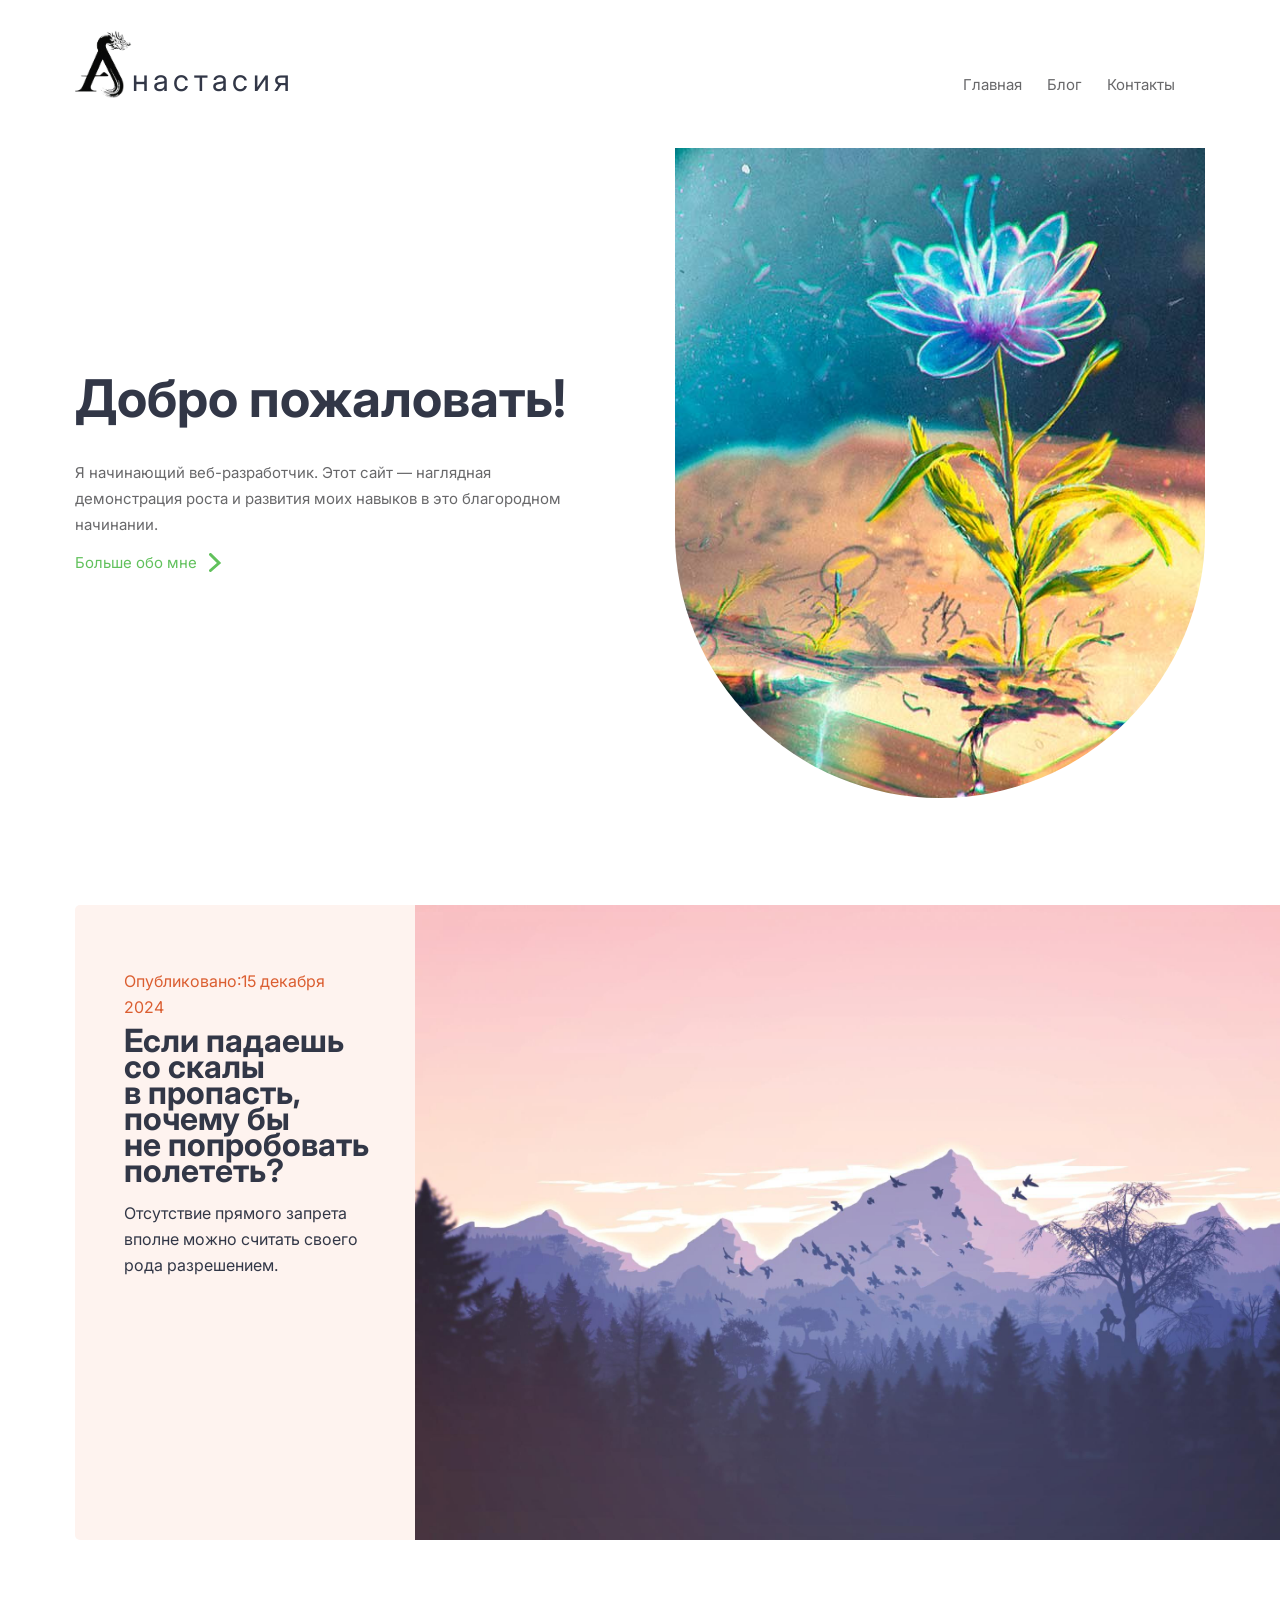
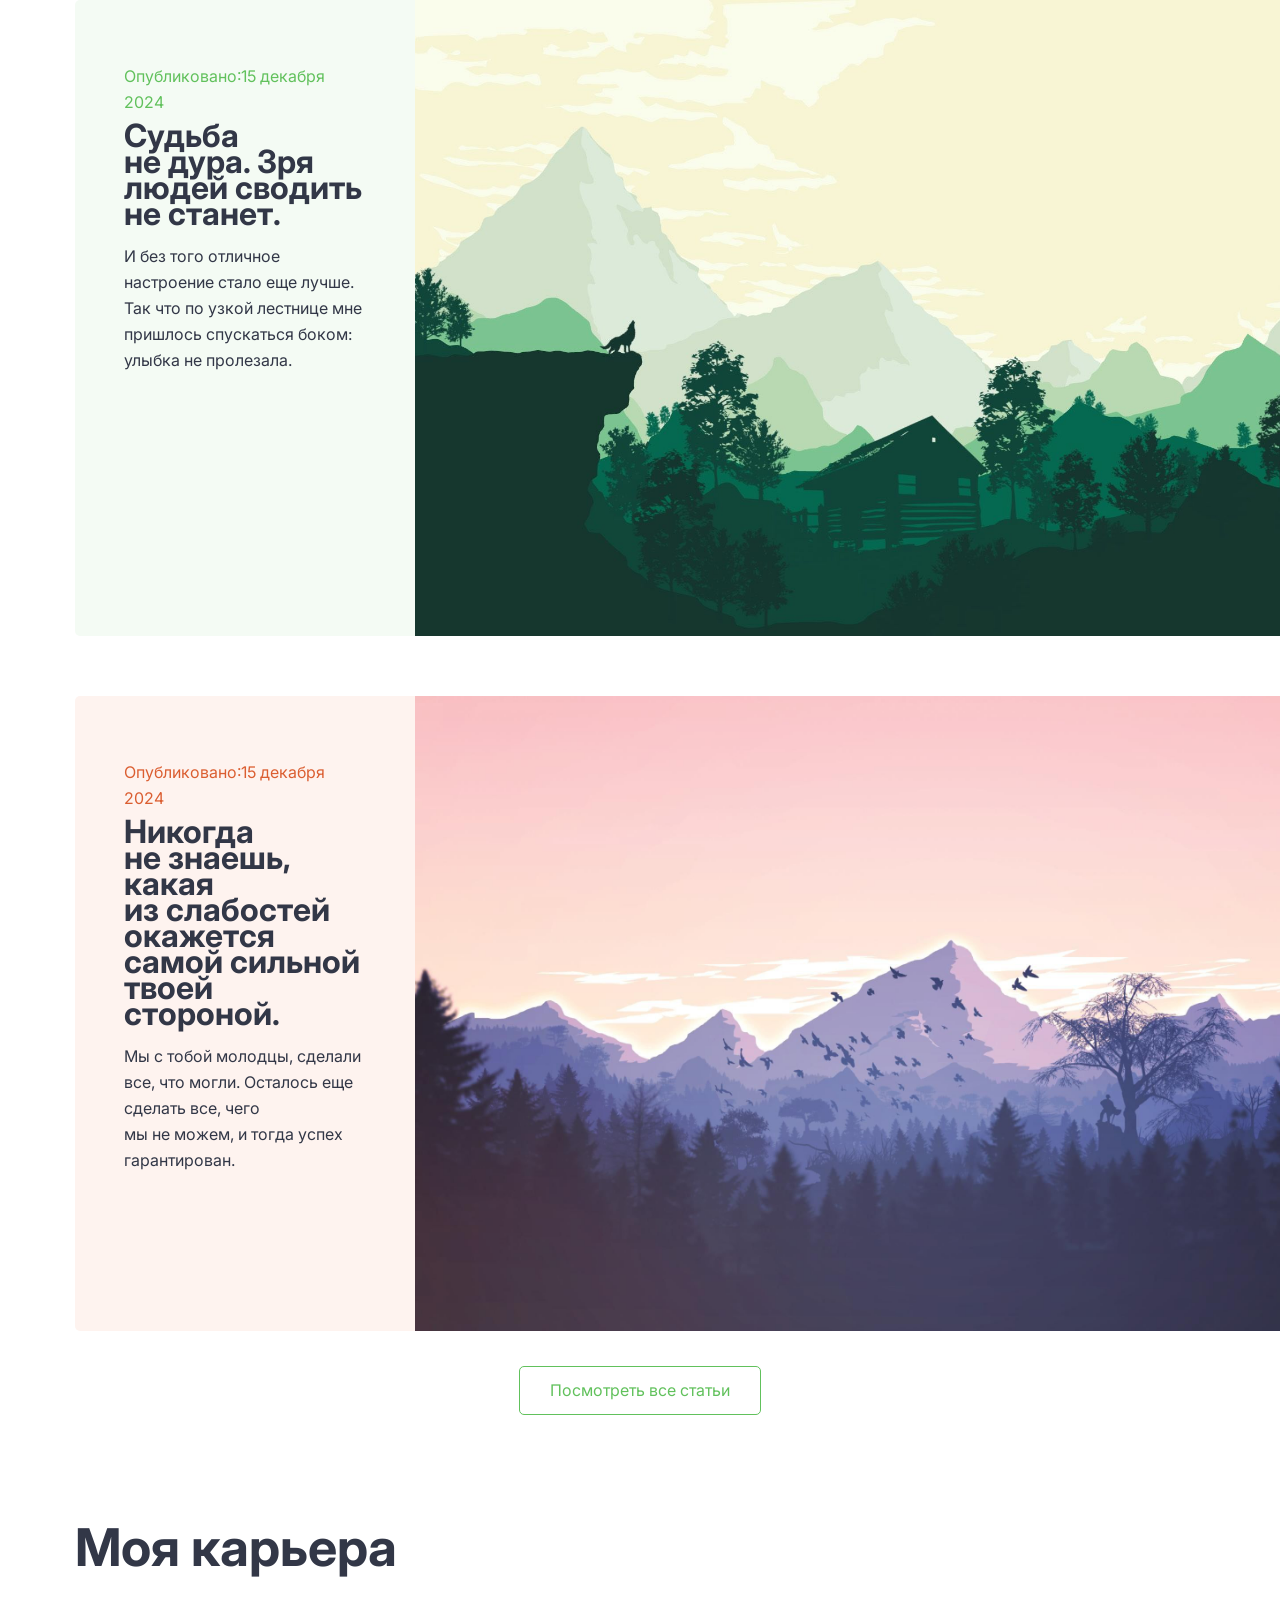
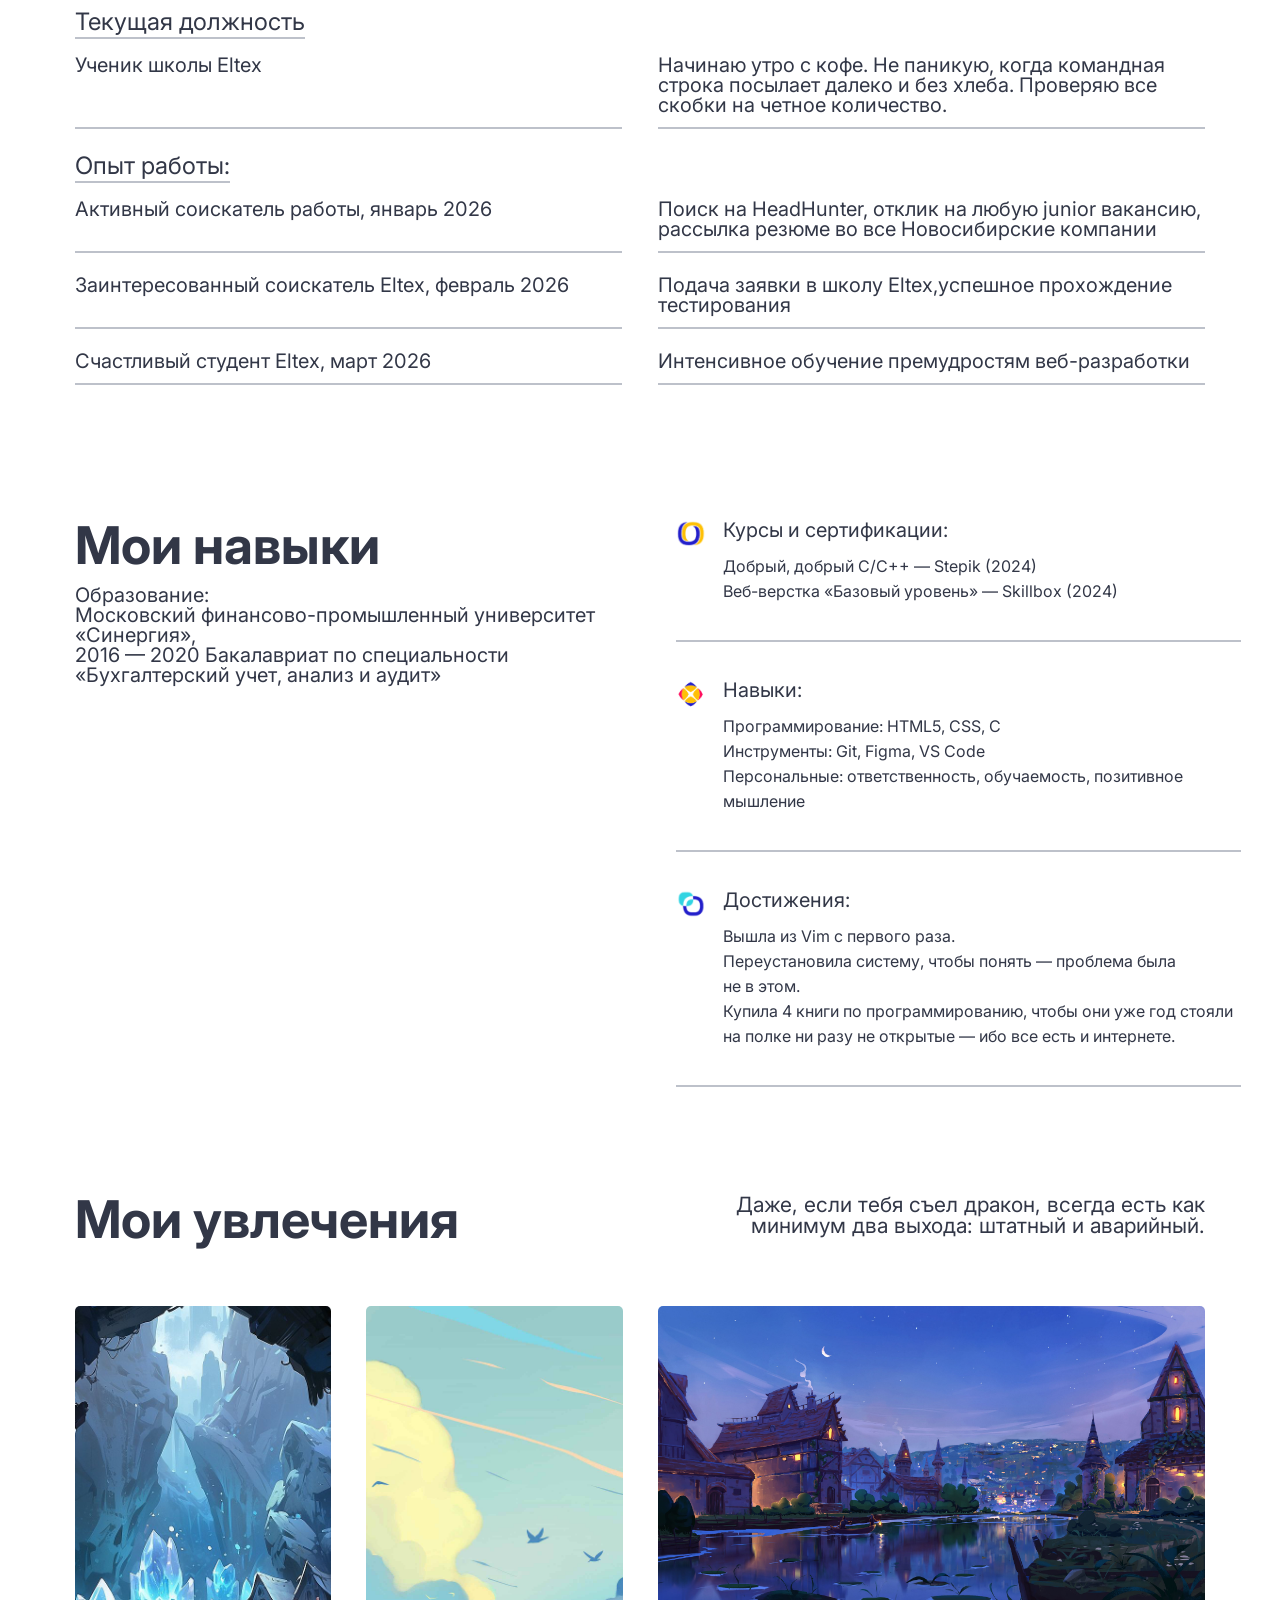
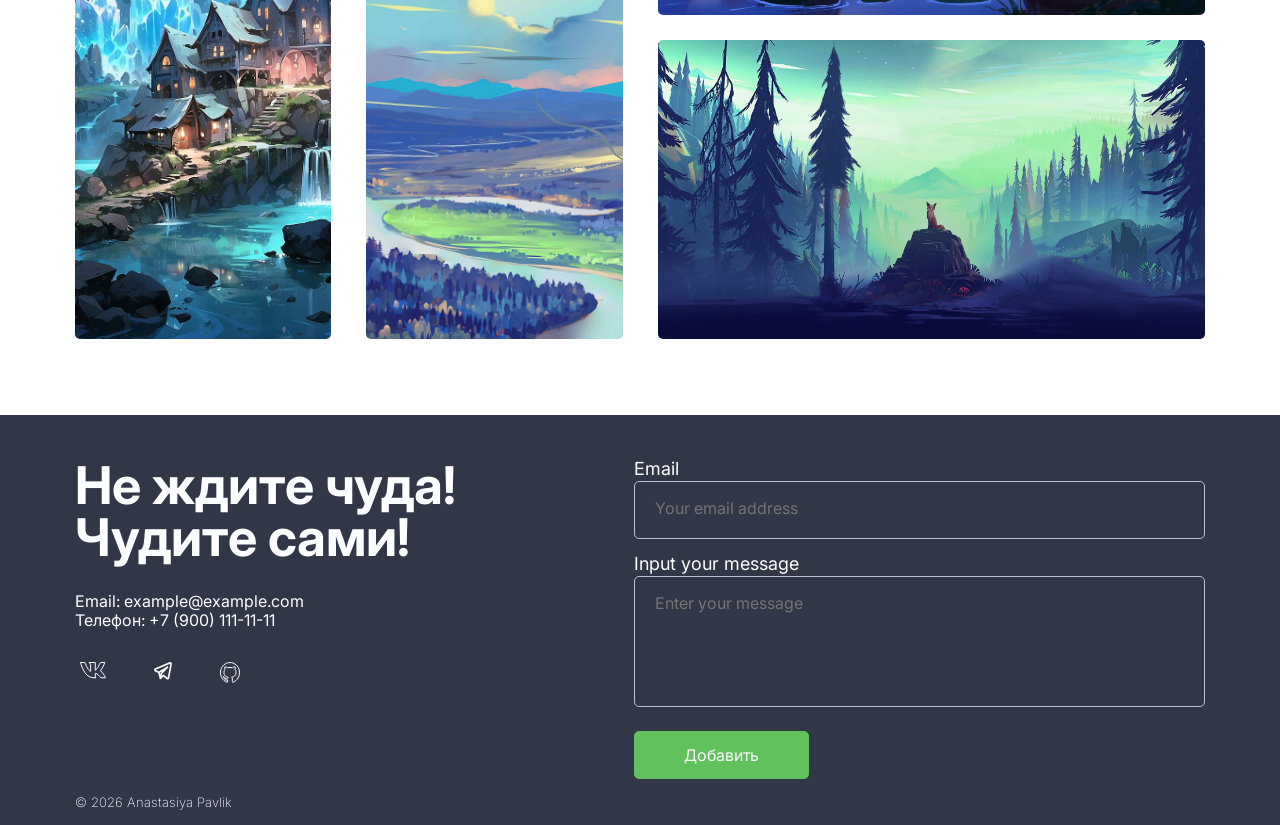
==== commit 98f2bc71: "[lesson_3_4] доделаны сстраницы, разбиты css файлы, описание в README? добавление адапливности в бло" ====
--- a/index.html
+++ b/index.html
@@ -178,16 +178,14 @@
                 <div class="article-preview-text flex">
                   <a href="#" class="article-preview-link">
                     <h3 class="article-title">
-                      Как создать адаптивный дизайн за&nbsp;30&nbsp;минут
+                      Если падаешь со&nbsp;скалы в&nbsp;пропасть, почему&nbsp;бы не&nbsp;попробовать полететь?
                     </h3>
                   </a>
                   <p class="article-preview-time">
                     Опубликовано:<time datetime="2024-12-15 19:00">15&nbsp;декабря 2024</time>
                   </p>
                   <p class="article-preview-description">
-                    В&nbsp;этой статье я&nbsp;расскажу о&nbsp;ключевых
-                    принципах создания мобильных интерфейсов, которые
-                    одинаково хорошо выглядят на&nbsp;всех устройствах.
+                    Отсутствие прямого запрета вполне можно считать своего рода разрешением.
                   </p>
                 </div>
                 <img class="article-img" src="./img/article.jpg" alt="article-preview" />
@@ -198,16 +196,14 @@
                 <div class="article-preview-text flex">
                   <a href="#" class="article-preview-link">
                     <h3 class="article-title">
-                      Как создать адаптивный дизайн за&nbsp;30&nbsp;минут
+                      Судьба не&nbsp;дура. Зря людей сводить не&nbsp;станет.
                     </h3>
                   </a>
                   <p class="article-preview-time">
                     Опубликовано:<time datetime="2024-12-15 19:00">15&nbsp;декабря 2024</time>
                   </p>
                   <p class="article-preview-description">
-                    В&nbsp;этой статье я&nbsp;расскажу о&nbsp;ключевых
-                    принципах создания мобильных интерфейсов, которые
-                    одинаково хорошо выглядят на&nbsp;всех устройствах.
+                    И&nbsp;без того отличное настроение стало еще лучше. Так что по&nbsp;узкой лестнице мне пришлось спускаться боком: улыбка не&nbsp;пролезала.
                   </p>
                 </div>
                 <img class="article-img" src="./img/article2.jpg" alt="article-preview" />
@@ -218,16 +214,14 @@
                 <div class="article-preview-text flex">
                   <a href="#" class="article-preview-link">
                     <h3 class="article-title">
-                      Как создать адаптивный дизайн за&nbsp;30&nbsp;минут
+                      Никогда не&nbsp;знаешь, какая из&nbsp;слабостей окажется самой сильной твоей стороной.
                     </h3>
                   </a>
                   <p class="article-preview-time">
                     Опубликовано:<time datetime="2024-12-15 19:00">15&nbsp;декабря 2024</time>
                   </p>
                   <p class="article-preview-description">
-                    В&nbsp;этой статье я&nbsp;расскажу о&nbsp;ключевых
-                    принципах создания мобильных интерфейсов, которые
-                    одинаково хорошо выглядят на&nbsp;всех устройствах.
+                    Мы&nbsp;с&nbsp;тобой молодцы, сделали все, что могли. Осталось еще сделать все, чего мы&nbsp;не&nbsp;можем, и&nbsp;тогда успех гарантирован.
                   </p>
                 </div>
                 <img class="article-img" src="./img/article.jpg" alt="article-preview" />
--- a/css/main.css
+++ b/css/main.css
@@ -94,6 +94,8 @@
 }
 
 .article-title {
+  margin: 0 0 16px;
+  padding-top: 8px;
   font-weight: 700;
   font-size: 32px;
   line-height: 26px;
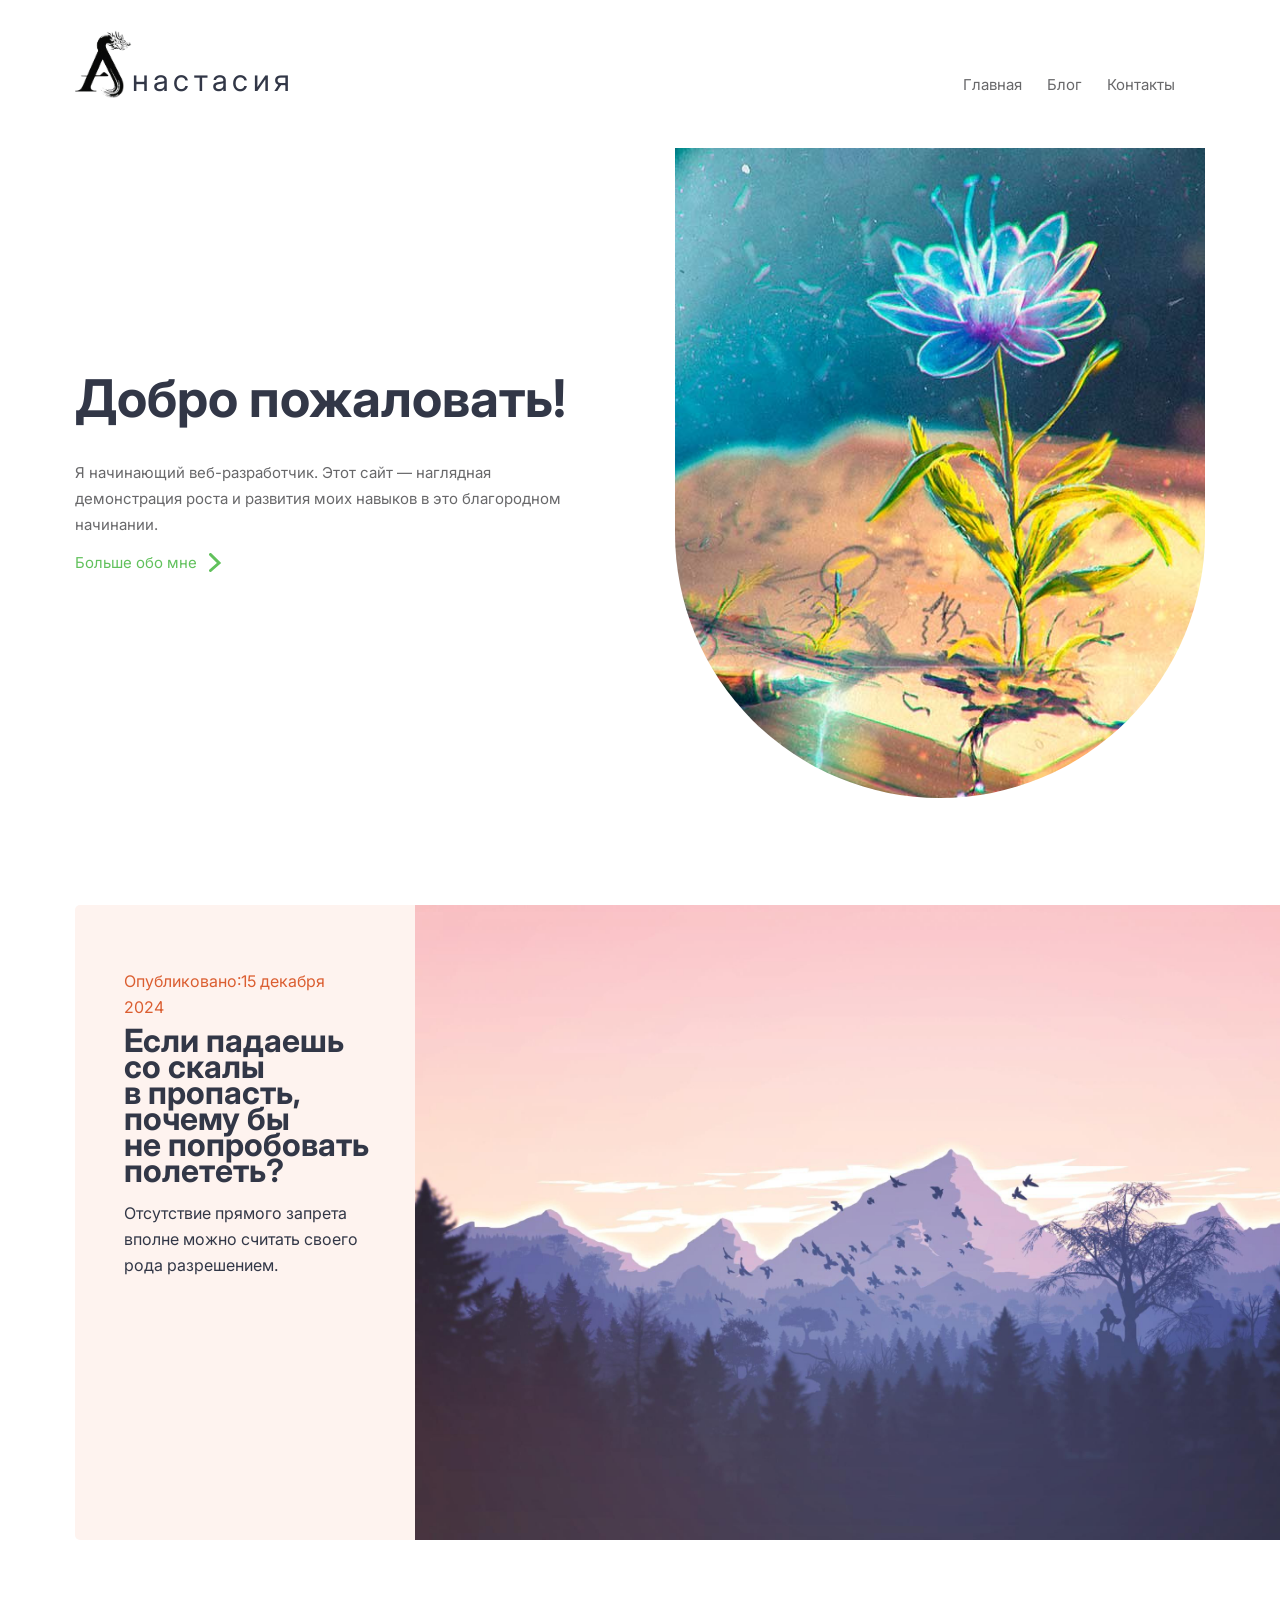
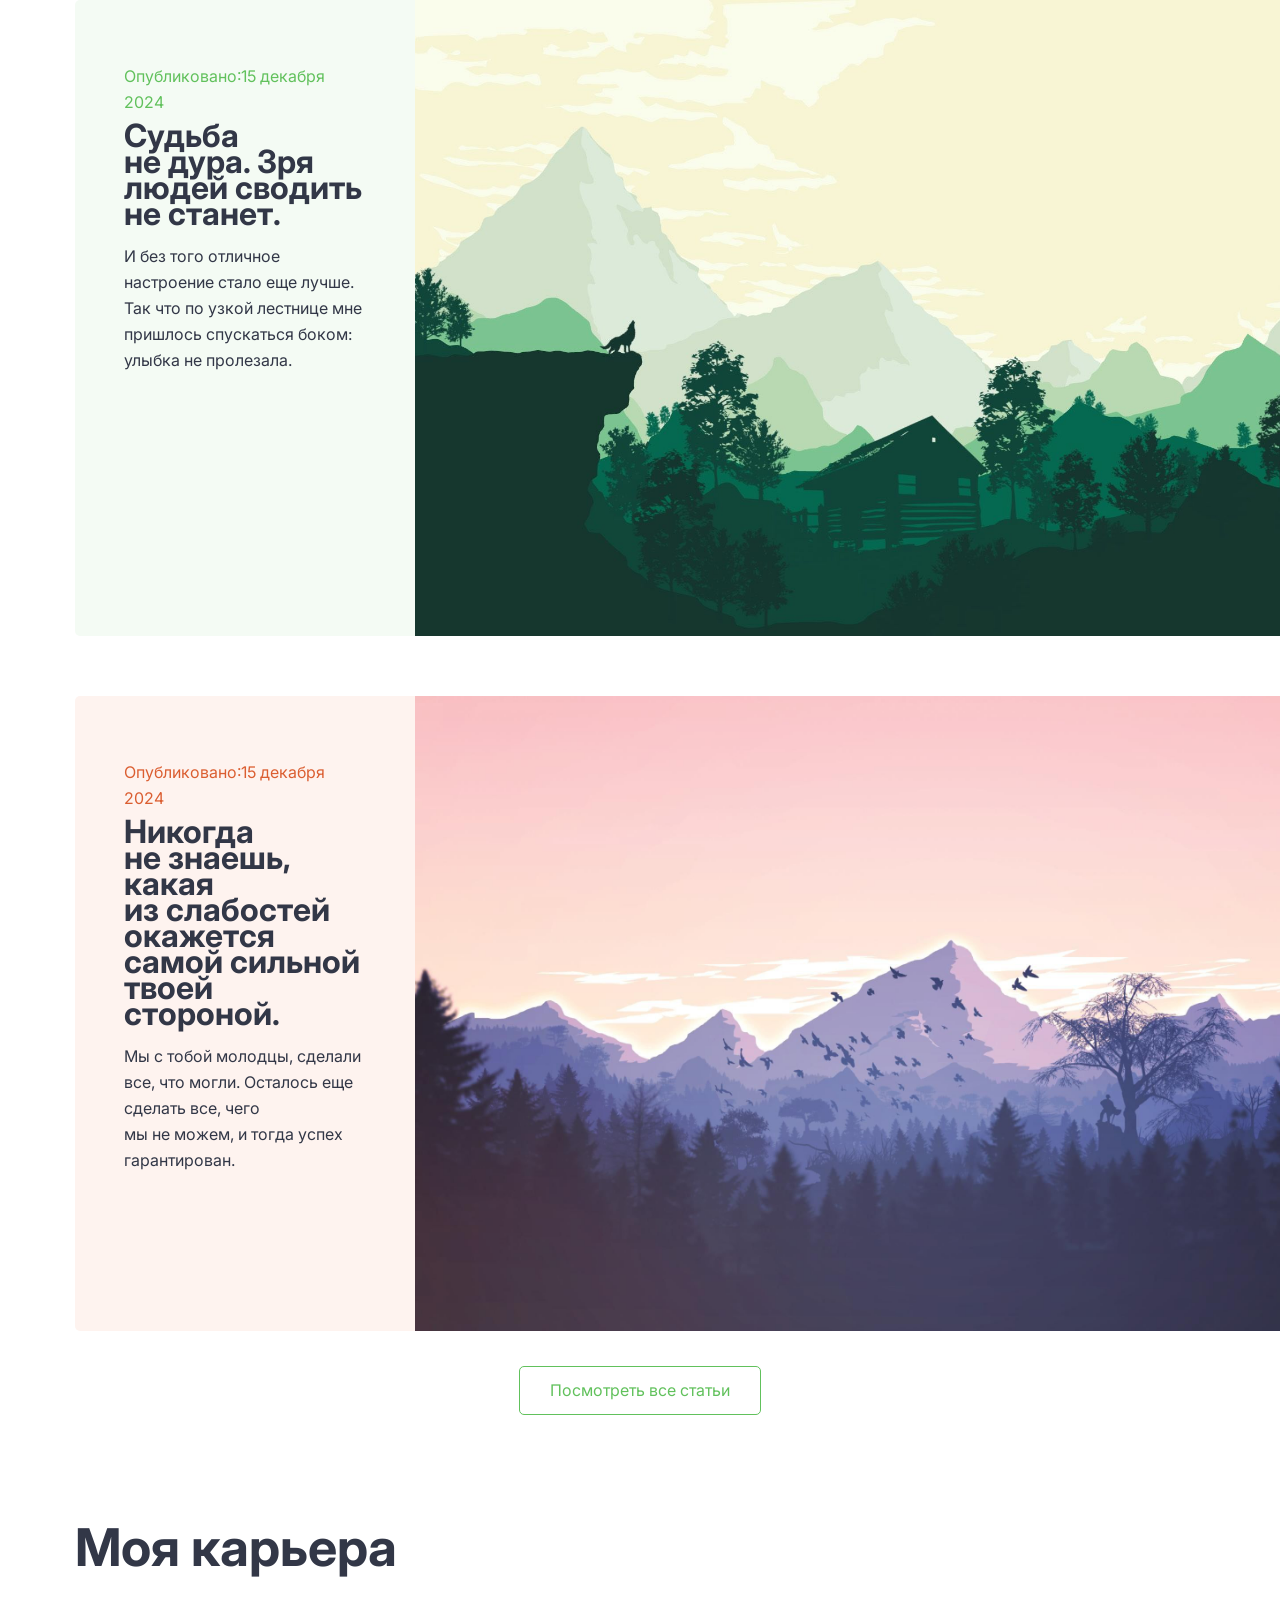
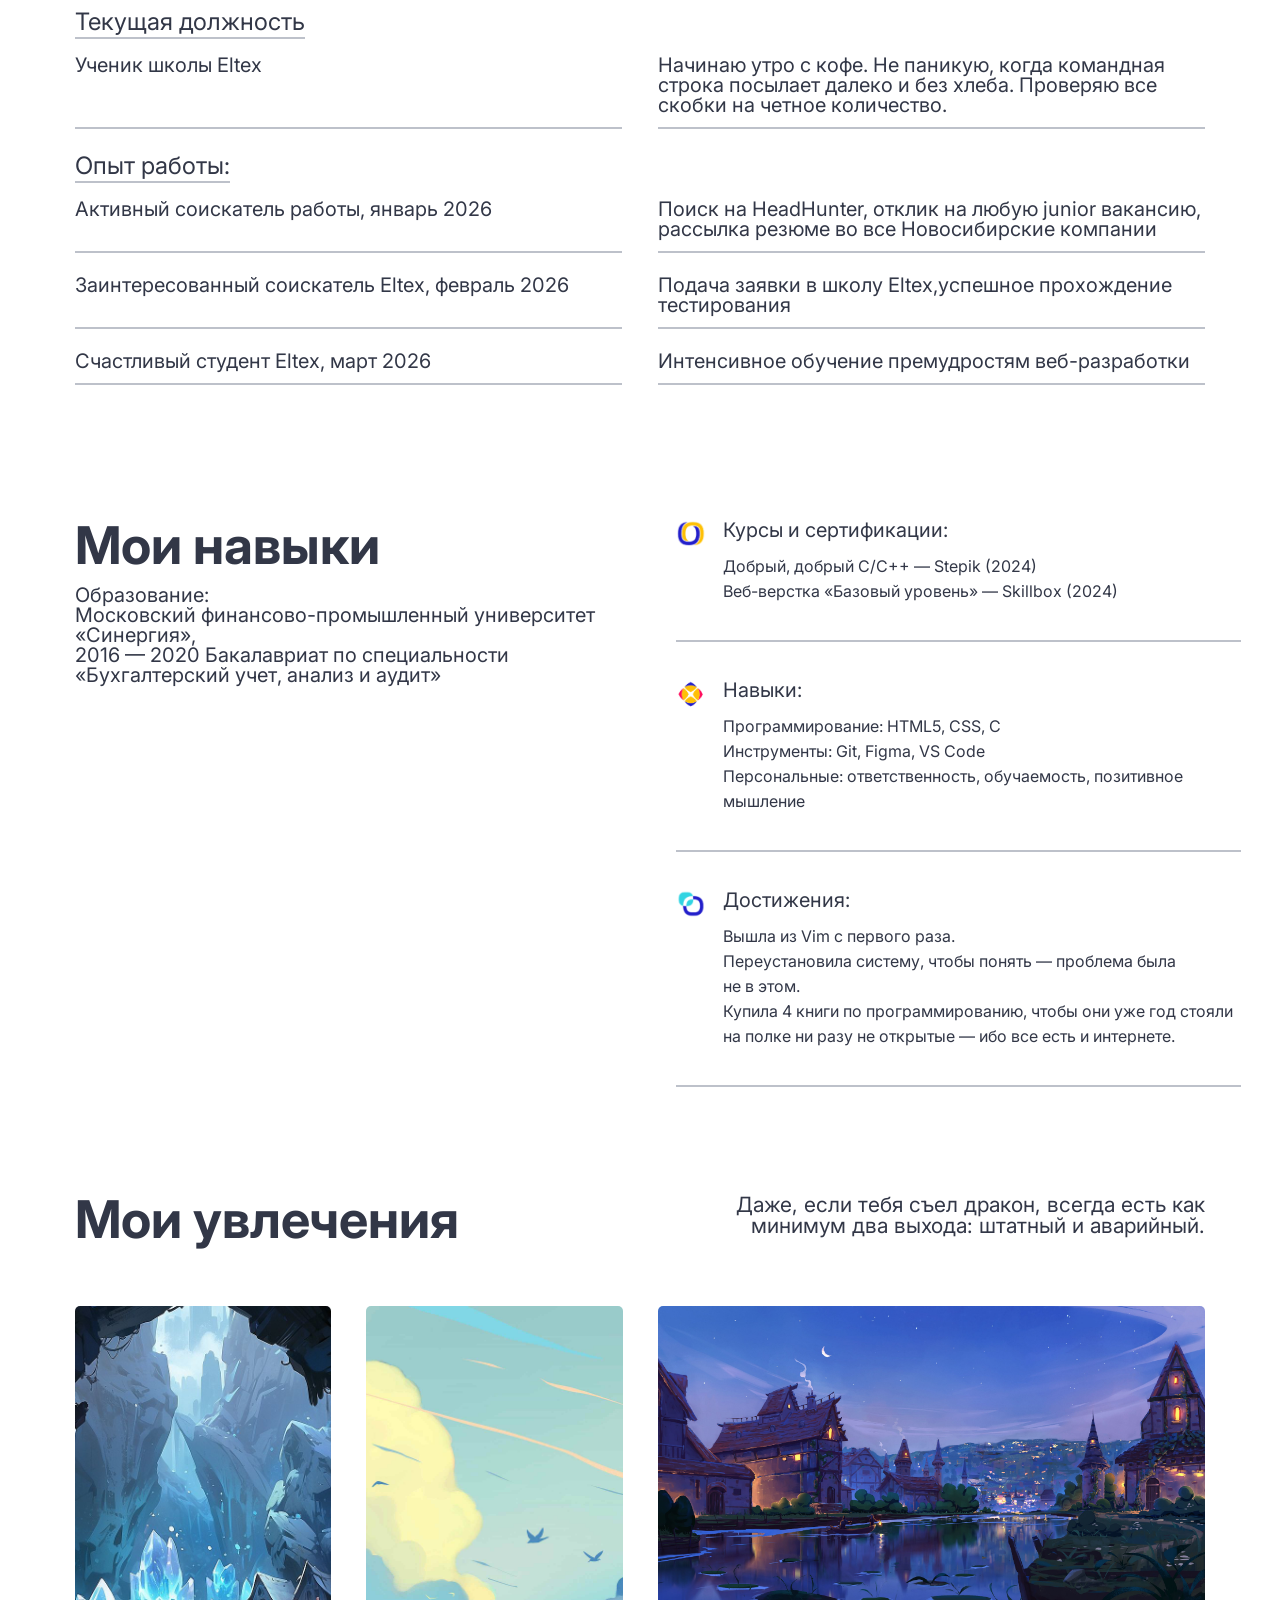
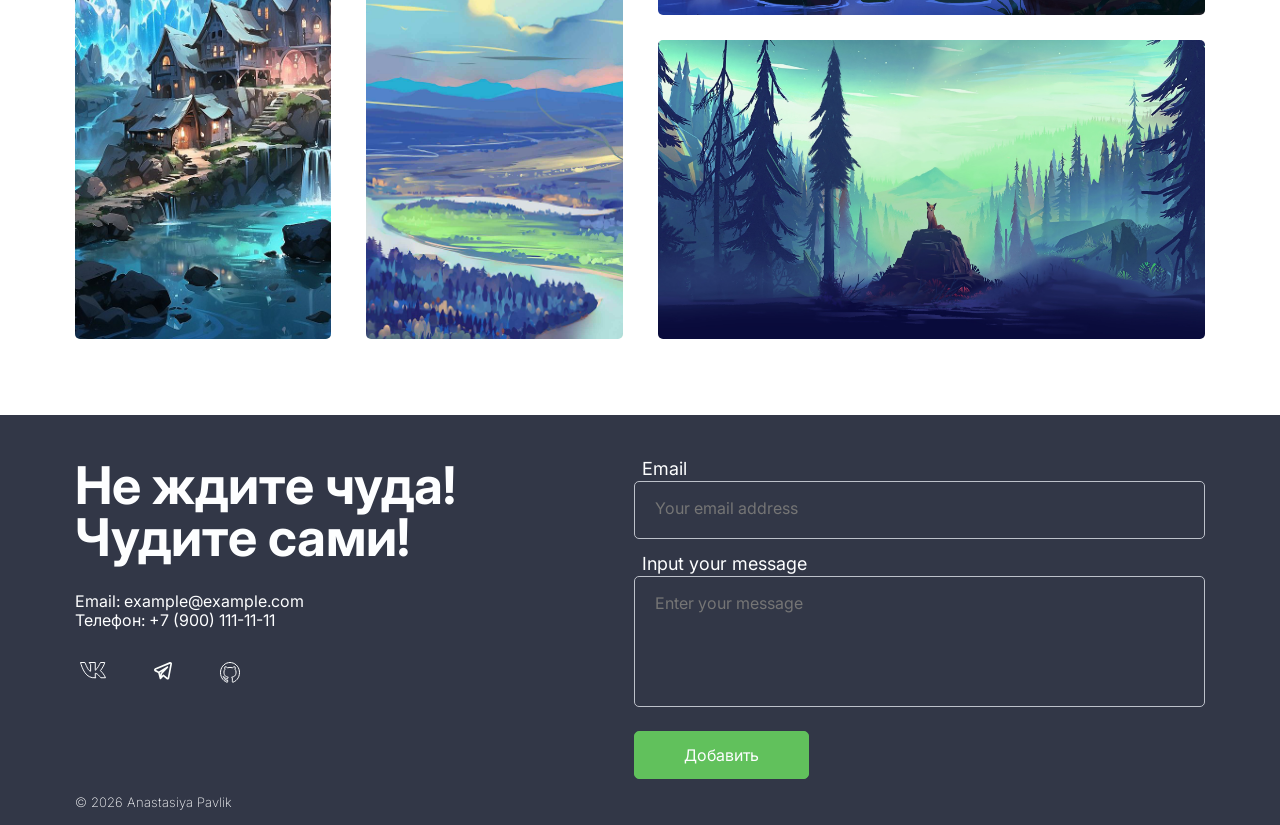
==== commit a059ce59: "[lesson_5] дз-5" ====
--- a/index.html
+++ b/index.html
@@ -340,12 +340,12 @@
             <div class="form-filing flex">
               <div class="form-wrap">
                 <label for="i-email" class="label">Email</label>
-                <input id="i-email" class="form-input" type="text" name="Email" placeholder="Your email address"
+                <input id="i-email" class="form-input footer-form-color" type="text" name="Email" placeholder="Your email address"
                   required="">
               </div>
               <div class="form-wrap">
                 <label for="i-text" class="label">Input your message</label>
-                <textarea id="i-text" class="form-input textarea" name="message" placeholder="Enter your message"
+                <textarea id="i-text" class="form-input textarea footer-form-color footer-form-textarea-color" name="message" placeholder="Enter your message"
                   rows="5" required=""></textarea>
               </div>
             </div>
--- a/css/style.css
+++ b/css/style.css
@@ -139,7 +139,6 @@
 .main-container {
   flex-direction: column;
   gap: 107px;
-  margin-bottom: 76px;
 }
 
 /* hero - обо мне */
@@ -185,7 +184,7 @@
   font-weight: 700;
   /* padding: 13px 25px; */
   /* border: 2px solid var(--link-color); */
-  outline: 3px solid var(--link-color);
+  /* outline: 3px solid var(--link-color); */
   background-color: var(--article-back2);
   transition: 0.4s ease-in-out;
 }
@@ -280,19 +279,26 @@
   font-size: 18px;
   line-height: 100%;
   letter-spacing: 0%;
+  text-indent: 8px
 }
 
 .form-input {
   padding: 17px 20px 20px;
+  outline: none;
+  border-radius: var(--border-radius);
+}
+
+.footer-form-color {
   background-color: var(--main-color);
-  outline: none;
   border: 1px solid var(--line-color);
-  border-radius: var(--border-radius);
   color: var(--line-color);
 }
 
 .textarea {
   resize: none;
+}
+
+.footer-form-textarea-color {
   scrollbar-color: var(--main-color) var(--line-color); /* цвет ползунка, цвет фона */
 }
 
@@ -304,5 +310,5 @@
 
 .form-button:hover {
   background-color: var(--link-color);
-  outline: 3px solid var(--light-color);
+  /* outline: 3px solid var(--light-color); */
 }
--- a/css/main.css
+++ b/css/main.css
@@ -1,9 +1,7 @@
 /* main */
 /* hero - обо мне */
 .main-container {
-  flex-direction: column;
-  gap: 107px;
-  margin-bottom: 76px;
+margin-bottom: 76px;
 }
 
 .hero {
@@ -363,4 +361,5 @@
 
 .text-q:nth-child(2n+1) {
   padding-bottom: 10px;
-}+}
+
